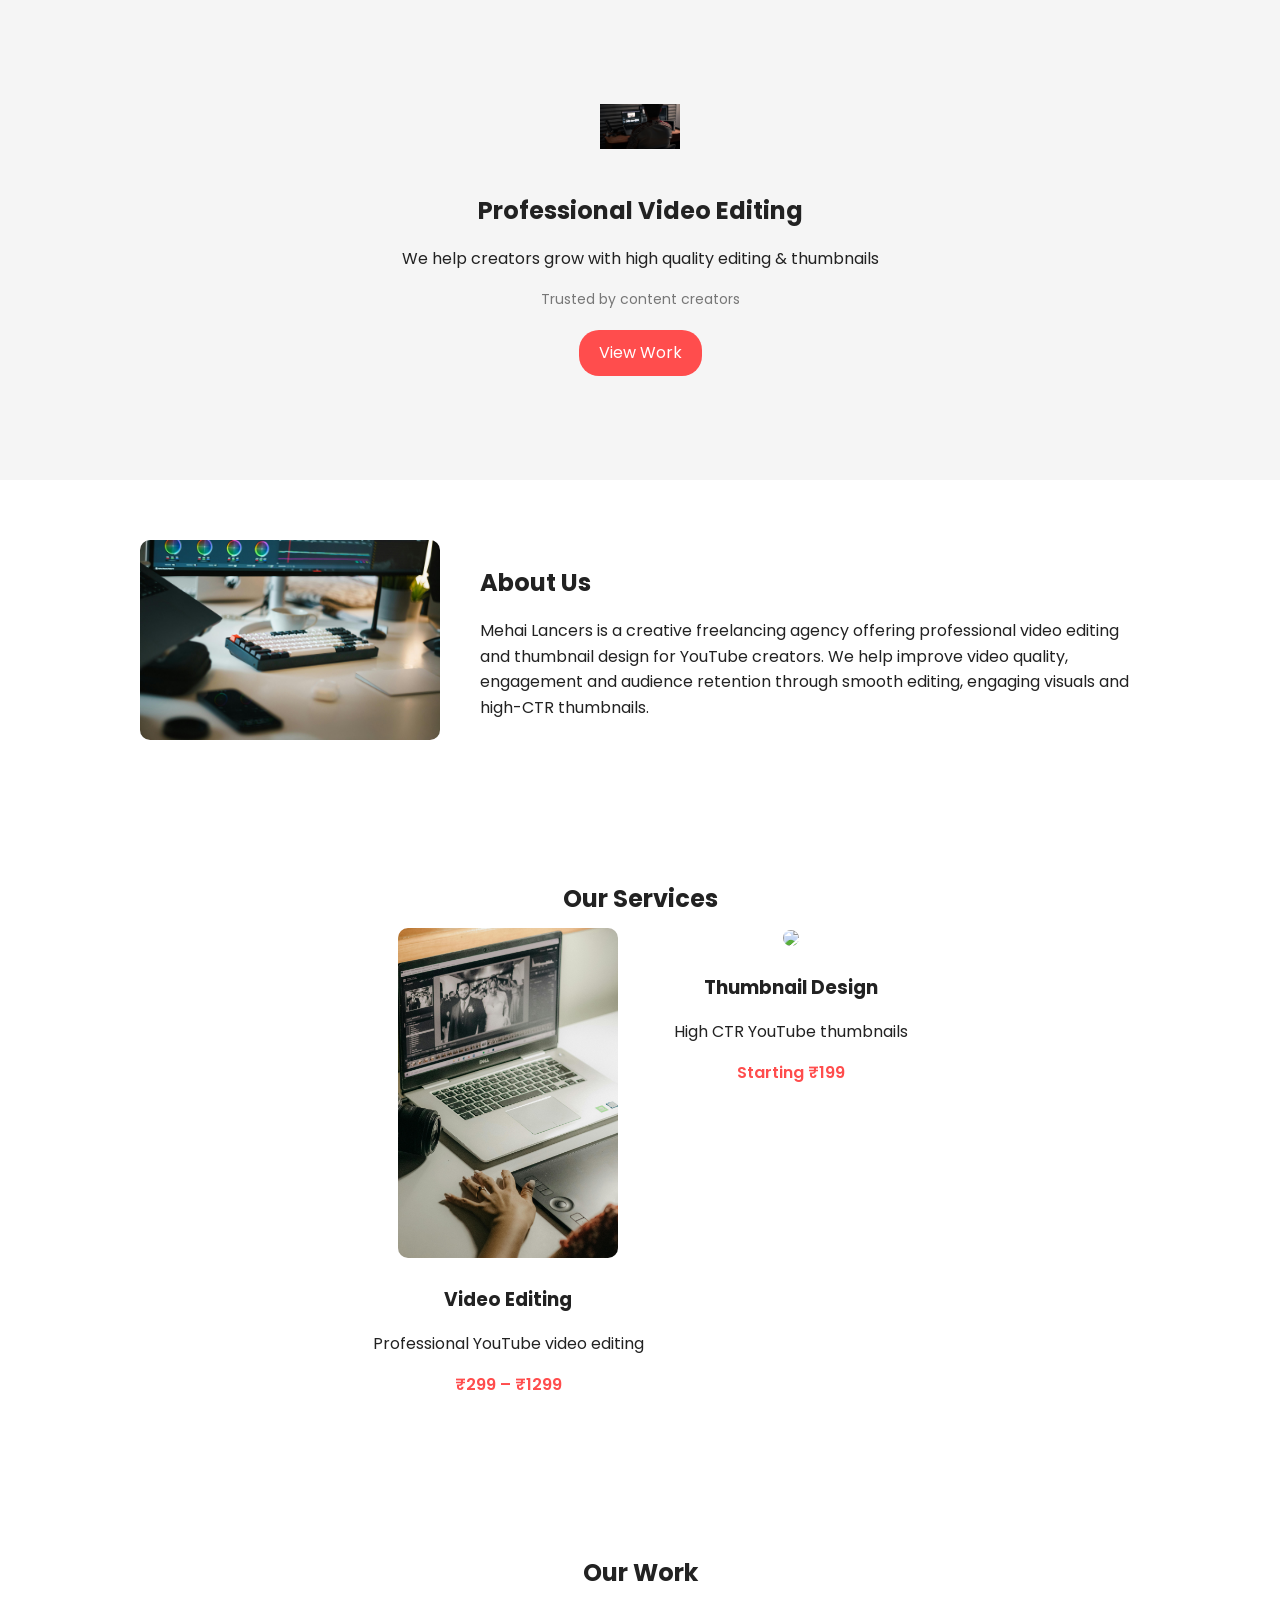
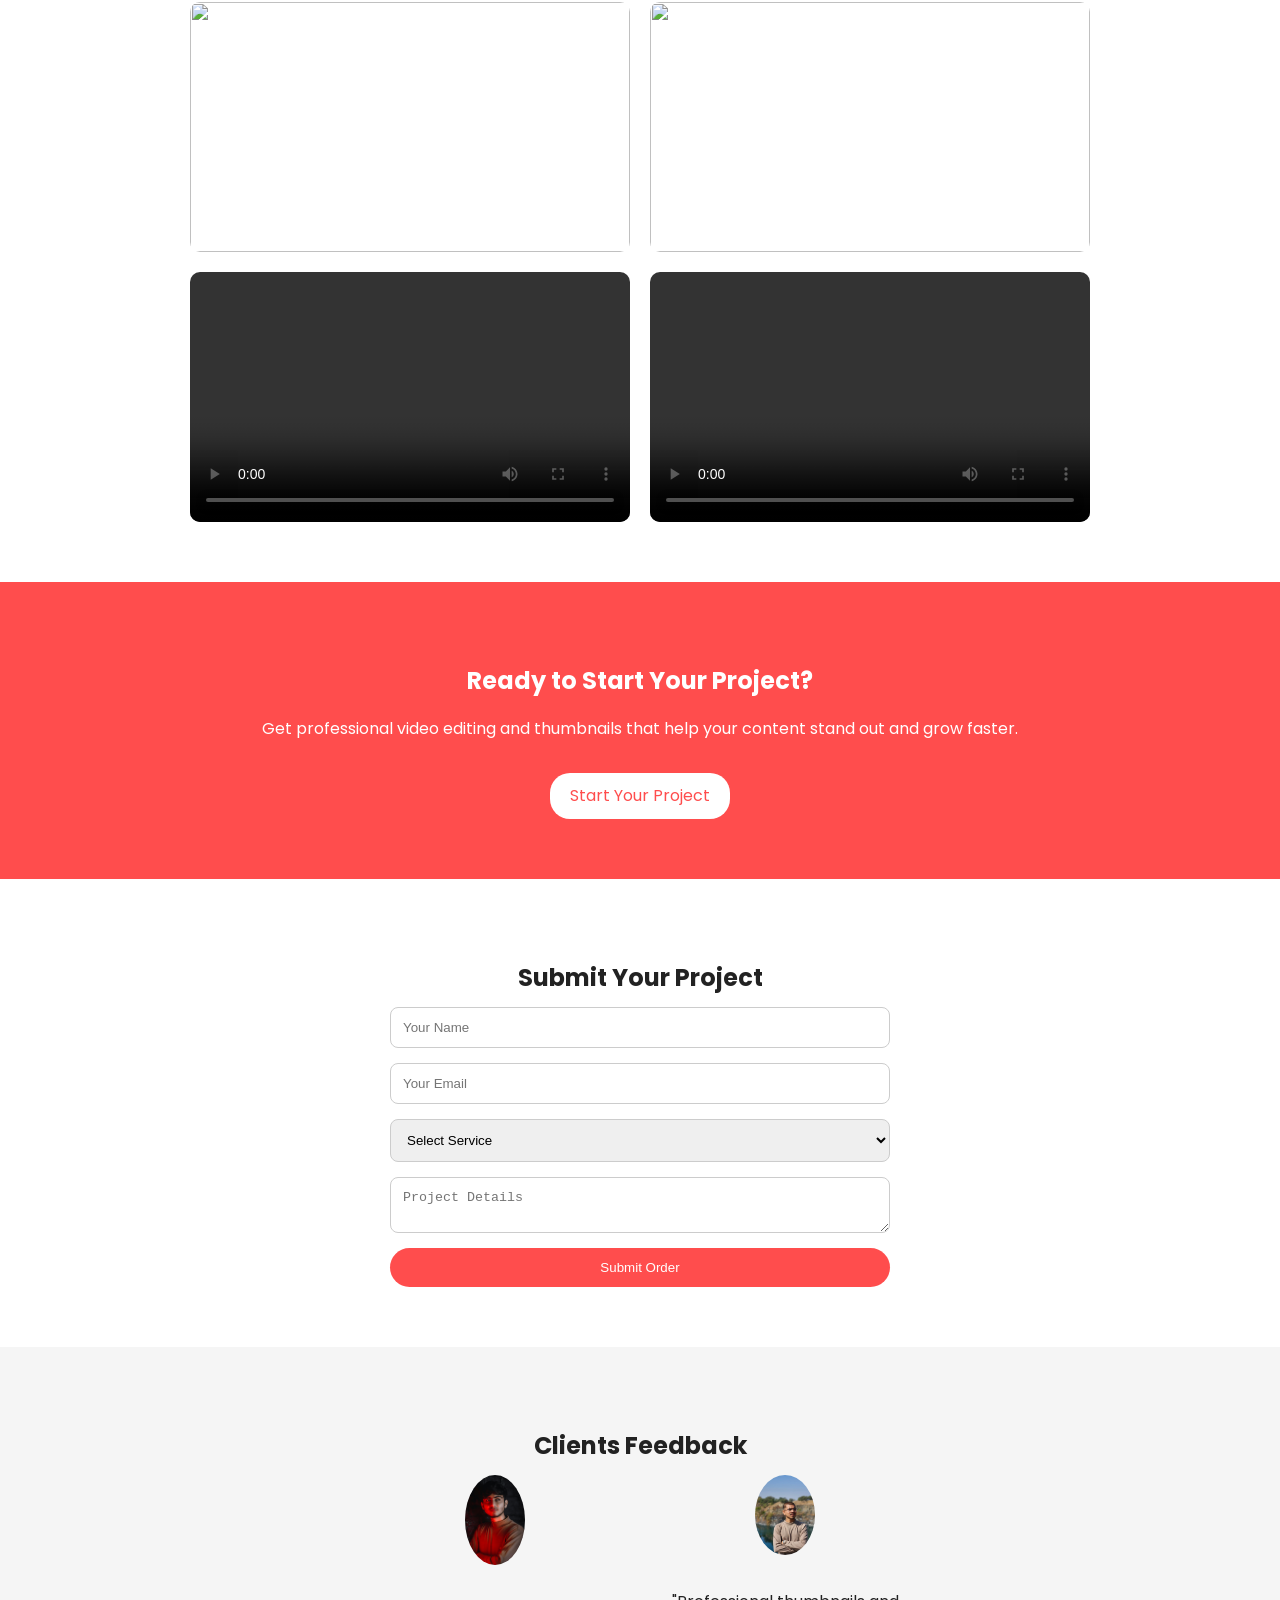
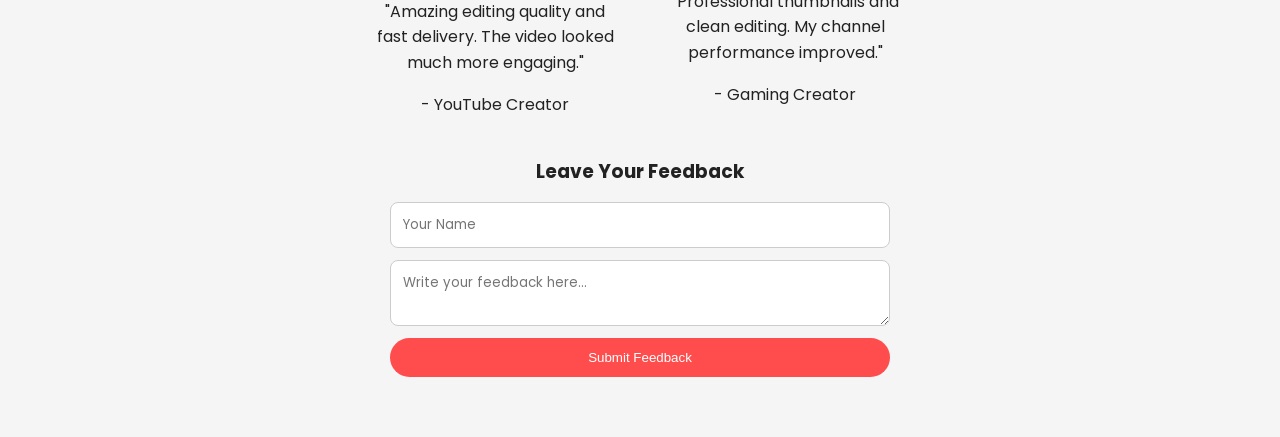
==== index.html @ 18a6082e "Add files via upload Initial website upload" ====
<!DOCTYPE html>
<html lang="en">

<head>

<meta charset="UTF-8">
<meta name="viewport" content="width=device-width, initial-scale=1.0">

<title>Mehai Lancers</title>

<link rel="stylesheet" href="style.css">

<link href="https://fonts.googleapis.com/css2?family=Poppins:wght@300;400;600&display=swap" rel="stylesheet">

</head>

<body>

<!-- HERO -->
<section class="hero">

<div class="hero-content">

<img src="logo.png" class="logo">

<h1>Professional Video Editing</h1>

<p>We help creators grow with high quality editing & thumbnails</p>

<p class="trust">Trusted by content creators</p>

<a href="#portfolio" class="btn">View Work</a>

</div>

</section>

<!-- ABOUT -->
<section class="about">

<div class="about-container">

<img src="about.jpg">

<div>

<h2>About Us</h2>

<p>
Mehai Lancers is a creative freelancing agency offering professional
video editing and thumbnail design for YouTube creators.
We help improve video quality, engagement and audience retention
through smooth editing, engaging visuals and high-CTR thumbnails.
</p>

</div>

</div>

</section>

<!-- SERVICES -->
<section class="services">

<h2>Our Services</h2>

<div class="service-grid">

<div class="card">
<img src="service1.jpg">
<h3>Video Editing</h3>
<p>Professional YouTube video editing</p>
<p class="price-range">₹299 – ₹1299</p>
</div>

<div class="card">
<img src="service2.jpg">
<h3>Thumbnail Design</h3>
<p>High CTR YouTube thumbnails</p>
<p class="price-range">Starting ₹199</p>
</div>

</div>

</section>

<!-- PORTFOLIO -->
<section class="portfolio" id="portfolio">

<h2>Our Work</h2>

<div class="portfolio-grid">

<img src="portfolio1.jpg">
<img src="portfolio2.jpg">

<video controls>
<source src="portfolio3.mp4" type="video/mp4">
</video>

<video controls>
<source src="portfolio4.mp4" type="video/mp4">
</video>

</div>

</section>

<!-- CTA -->
<section class="cta">

<h2>Ready to Start Your Project?</h2>

<p>
Get professional video editing and thumbnails that help
your content stand out and grow faster.
</p>

<a href="#order" class="btn">Start Your Project</a>

</section>

<!-- ORDER FORM -->
<section class="contact" id="order">

<h2>Submit Your Project</h2>

<form action="https://formsubmit.co/mehailancers@gmail.com" method="POST">

<input type="text" name="name" placeholder="Your Name" required>

<input type="email" name="email" placeholder="Your Email" required>

<select name="service" id="service-select" required>

<option value="">Select Service</option>
<option value="video">Video Editing</option>
<option value="thumbnail">Thumbnail Design</option>

</select>

<div id="video-duration" style="display:none;">

<select name="duration">

<option value="">Select Video Length</option>
<option>Short (0-60 sec)</option>
<option>Medium (1-5 min)</option>
<option>Long (5-10 min)</option>

</select>

</div>

<textarea name="details" placeholder="Project Details"></textarea>

<button type="submit">Submit Order</button>

</form>

</section>

<script>

const serviceSelect = document.getElementById("service-select");
const durationField = document.getElementById("video-duration");

serviceSelect.addEventListener("change", function(){

if(this.value === "video"){
durationField.style.display = "block";
}
else{
durationField.style.display = "none";
}

});

</script>

</body>
</html>

<!-- TESTIMONIALS -->
<section class="testimonials">

<h2>Clients Feedback</h2>

<div class="testimonial-grid">

<div class="testimonial">

<img src="client1.jpg">

<p>
"Amazing editing quality and fast delivery.
The video looked much more engaging."
</p>

<span>- YouTube Creator</span>

</div>

<div class="testimonial">

<img src="client2.jpg">

<p>
"Professional thumbnails and clean editing.
My channel performance improved."
</p>

<span>- Gaming Creator</span>

</div>

</div>

<!-- CLIENT FEEDBACK FORM -->

<div class="feedback-form">

<h3>Leave Your Feedback</h3>

<form action="https://formsubmit.co/mehailancers@gmail.com" method="POST">

<input type="text" name="name" placeholder="Your Name" required>

<textarea name="message" placeholder="Write your feedback here..." required></textarea>

<button type="submit">Submit Feedback</button>

</form>

</div>

</section>
---- style.css ----
/* GENERAL */

body{
margin:0;
font-family:'Poppins',sans-serif;
background:white;
color:#222;
line-height:1.6;
}

h1,h2,h3{
margin-bottom:10px;
}

section{
padding:60px 20px;
}

/* HERO */

.hero{
background:#f5f5f5;
min-height:40vh;
display:flex;
align-items:center;
justify-content:center;
text-align:center;
}

.hero-content{
max-width:600px;
margin:auto;
}

.logo{
width:80px;
margin-bottom:15px;
}

.trust{
font-size:14px;
color:#777;
margin:10px 0;
}

.btn{
display:inline-block;
background:#ff4d4d;
color:white;
padding:10px 20px;
border-radius:20px;
text-decoration:none;
margin-top:10px;
transition:0.3s;
}

.btn:hover{
background:#e63b3b;
}

/* ABOUT */

.about-container{
display:flex;
align-items:center;
gap:40px;
max-width:1000px;
margin:auto;
}

.about img{
width:300px;
border-radius:10px;
}

/* SERVICES */

.services{
text-align:center;
}

.service-grid{
display:flex;
justify-content:center;
gap:30px;
flex-wrap:wrap;
}

.card{
text-align:center;
}

.card img{
width:220px;
border-radius:10px;
}

/* SERVICE PRICE RANGE */

.price-range{
color:#ff4d4d;
font-weight:600;
margin-top:6px;
}

/* PORTFOLIO */

.portfolio{
text-align:center;
}

.portfolio-grid{
display:grid;
grid-template-columns:repeat(2,1fr);
gap:20px;
max-width:900px;
margin:auto;
}

.portfolio-grid img,
.portfolio-grid video{
width:100%;
height:250px;
object-fit:cover;
border-radius:10px;
}

/* CTA */

.cta{
background:#ff4d4d;
color:white;
text-align:center;
padding:60px 20px;
}

.cta .btn{
background:white;
color:#ff4d4d;
margin-top:15px;
}

/* TESTIMONIALS */

.testimonials{
background:#f5f5f5;
text-align:center;
}

.testimonial-grid{
display:flex;
justify-content:center;
gap:40px;
flex-wrap:wrap;
margin-bottom:40px;
}

.testimonial{
max-width:250px;
}

.testimonial img{
width:60px;
border-radius:50%;
margin-bottom:10px;
}

/* FEEDBACK FORM */

.feedback-form{
max-width:500px;
margin:auto;
}

.feedback-form form{
display:flex;
flex-direction:column;
gap:12px;
margin-top:15px;
}

.feedback-form input,
.feedback-form textarea{
padding:12px;
border-radius:8px;
border:1px solid #ccc;
font-family:Poppins;
}

.feedback-form button{
padding:12px;
background:#ff4d4d;
color:white;
border:none;
border-radius:20px;
cursor:pointer;
}

/* ORDER FORM */

.contact{
text-align:center;
}

form{
max-width:500px;
margin:auto;
display:flex;
flex-direction:column;
gap:15px;
}

input,select,textarea{
padding:12px;
border-radius:8px;
border:1px solid #ccc;
}

button{
padding:12px;
background:#ff4d4d;
color:white;
border:none;
border-radius:20px;
cursor:pointer;
}

#video-duration{
margin-top:10px;
}

/* MOBILE RESPONSIVE */

@media(max-width:768px){

.about-container{
flex-direction:column;
text-align:center;
}

.service-grid{
flex-direction:column;
align-items:center;
}

.portfolio-grid{
grid-template-columns:1fr;
}

.testimonial-grid{
flex-direction:column;
align-items:center;
}

.hero{
min-height:50vh;
}

}
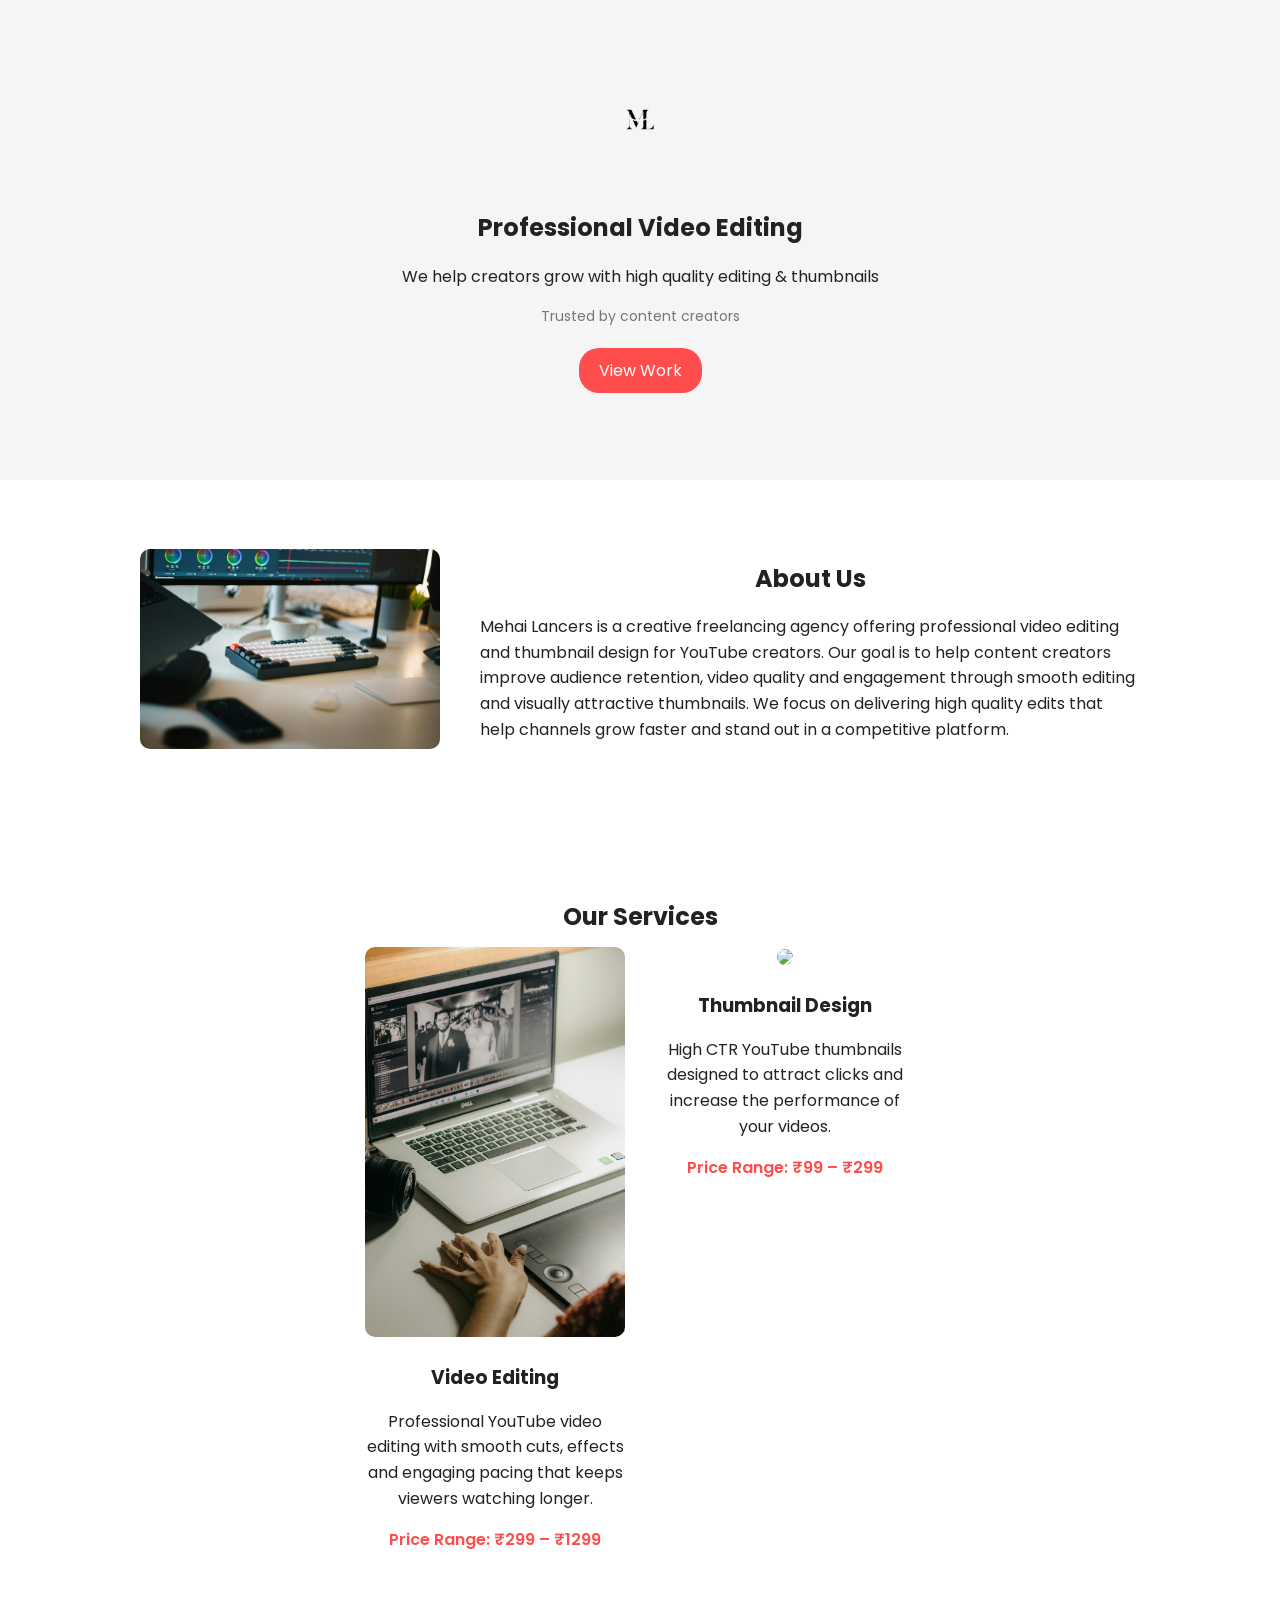
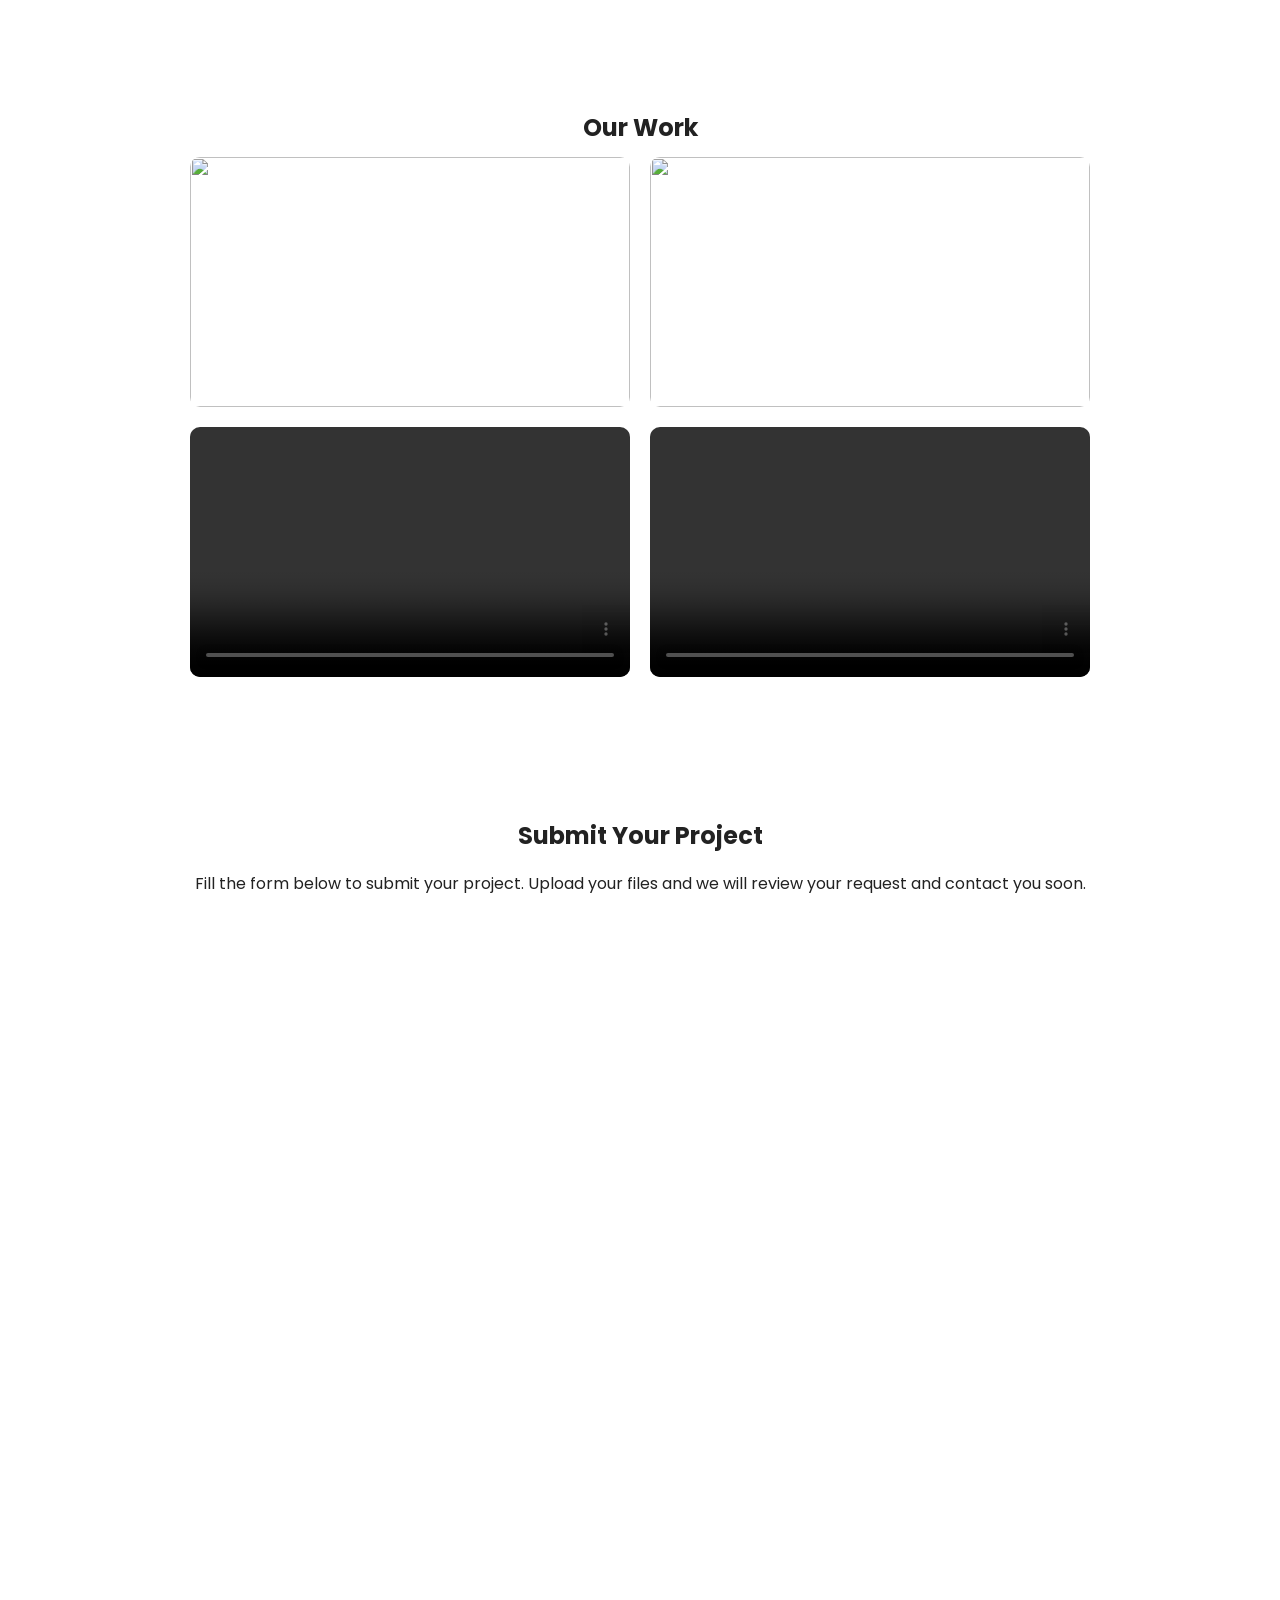
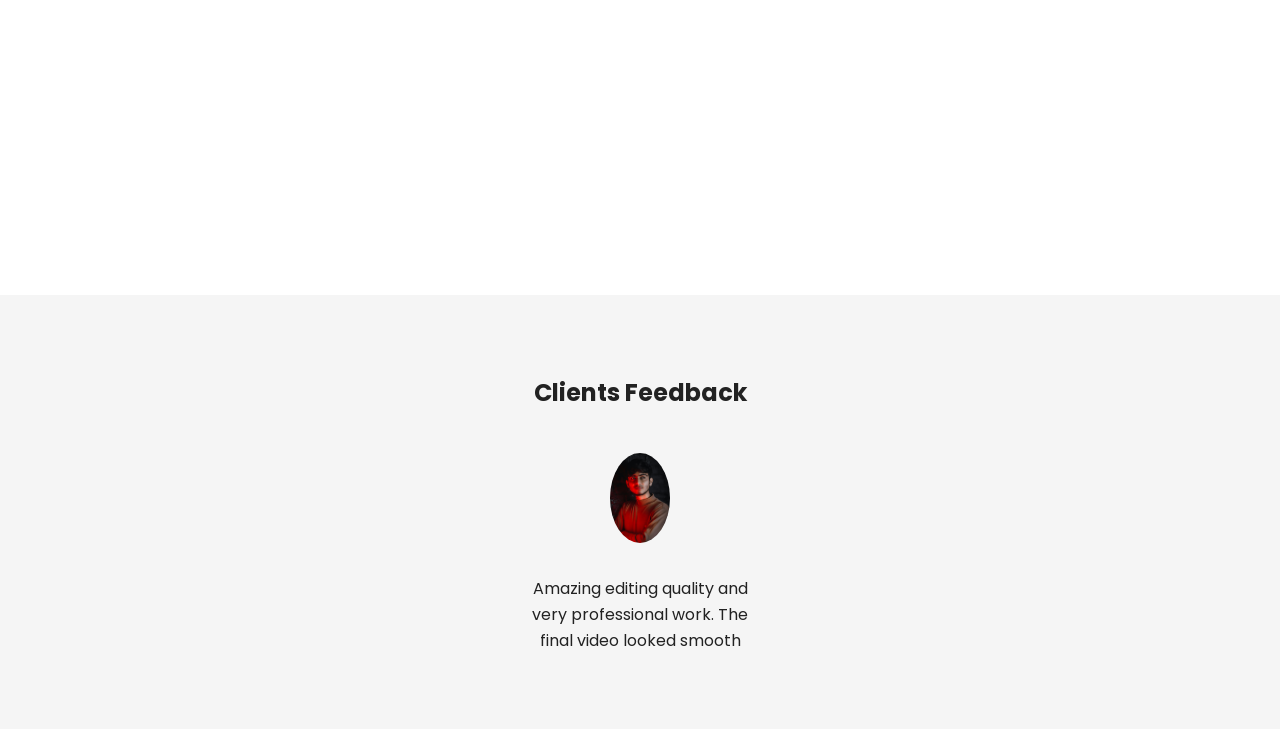
==== commit d8644642: "Add files via upload Initial website upload" ====
--- a/index.html
+++ b/index.html
@@ -48,9 +48,11 @@
 
 <p>
 Mehai Lancers is a creative freelancing agency offering professional
-video editing and thumbnail design for YouTube creators.
-We help improve video quality, engagement and audience retention
-through smooth editing, engaging visuals and high-CTR thumbnails.
+video editing and thumbnail design for YouTube creators. Our goal is
+to help content creators improve audience retention, video quality
+and engagement through smooth editing and visually attractive
+thumbnails. We focus on delivering high quality edits that help
+channels grow faster and stand out in a competitive platform.
 </p>
 
 </div>
@@ -69,15 +71,17 @@
 <div class="card">
 <img src="service1.jpg">
 <h3>Video Editing</h3>
-<p>Professional YouTube video editing</p>
-<p class="price-range">₹299 – ₹1299</p>
+<p>Professional YouTube video editing with smooth cuts, effects
+and engaging pacing that keeps viewers watching longer.</p>
+<p class="price-range">Price Range: ₹299 – ₹1299</p>
 </div>
 
 <div class="card">
 <img src="service2.jpg">
 <h3>Thumbnail Design</h3>
-<p>High CTR YouTube thumbnails</p>
-<p class="price-range">Starting ₹199</p>
+<p>High CTR YouTube thumbnails designed to attract clicks
+and increase the performance of your videos.</p>
+<p class="price-range">Price Range: ₹99 – ₹299</p>
 </div>
 
 </div>
@@ -106,82 +110,35 @@
 
 </section>
 
-<!-- CTA -->
-<section class="cta">
+<!-- SUBMIT PROJECT (GOOGLE FORM EMBED) -->
 
-<h2>Ready to Start Your Project?</h2>
+<section class="contact" id="contact">
+
+<h2>Submit Your Project</h2>
 
 <p>
-Get professional video editing and thumbnails that help
-your content stand out and grow faster.
+Fill the form below to submit your project. Upload your files and
+we will review your request and contact you soon.
 </p>
 
-<a href="#order" class="btn">Start Your Project</a>
+<div class="form-container">
+
+<iframe
+src="https://docs.google.com/forms/d/e/1FAIpQLSfgjZ7AcdKIyDXe_oUYjOafXw0f6kxNwuz3SDB6adqzDgjdoA/viewform?embedded=true
+width="100%"
+height="900"
+frameborder="0"
+marginheight="0"
+marginwidth="0">
+Loading…
+</iframe>
+
+</div>
 
 </section>
 
-<!-- ORDER FORM -->
-<section class="contact" id="order">
+<!-- TESTIMONIALS -->
 
-<h2>Submit Your Project</h2>
-
-<form action="https://formsubmit.co/mehailancers@gmail.com" method="POST">
-
-<input type="text" name="name" placeholder="Your Name" required>
-
-<input type="email" name="email" placeholder="Your Email" required>
-
-<select name="service" id="service-select" required>
-
-<option value="">Select Service</option>
-<option value="video">Video Editing</option>
-<option value="thumbnail">Thumbnail Design</option>
-
-</select>
-
-<div id="video-duration" style="display:none;">
-
-<select name="duration">
-
-<option value="">Select Video Length</option>
-<option>Short (0-60 sec)</option>
-<option>Medium (1-5 min)</option>
-<option>Long (5-10 min)</option>
-
-</select>
-
-</div>
-
-<textarea name="details" placeholder="Project Details"></textarea>
-
-<button type="submit">Submit Order</button>
-
-</form>
-
-</section>
-
-<script>
-
-const serviceSelect = document.getElementById("service-select");
-const durationField = document.getElementById("video-duration");
-
-serviceSelect.addEventListener("change", function(){
-
-if(this.value === "video"){
-durationField.style.display = "block";
-}
-else{
-durationField.style.display = "none";
-}
-
-});
-
-</script>
-
-</body>
-</html>
-
-<!-- TESTIMONIALS -->
 <section class="testimonials">
 
 <h2>Clients Feedback</h2>
@@ -193,45 +150,5 @@
 <img src="client1.jpg">
 
 <p>
-"Amazing editing quality and fast delivery.
-The video looked much more engaging."
-</p>
-
-<span>- YouTube Creator</span>
-
-</div>
-
-<div class="testimonial">
-
-<img src="client2.jpg">
-
-<p>
-"Professional thumbnails and clean editing.
-My channel performance improved."
-</p>
-
-<span>- Gaming Creator</span>
-
-</div>
-
-</div>
-
-<!-- CLIENT FEEDBACK FORM -->
-
-<div class="feedback-form">
-
-<h3>Leave Your Feedback</h3>
-
-<form action="https://formsubmit.co/mehailancers@gmail.com" method="POST">
-
-<input type="text" name="name" placeholder="Your Name" required>
-
-<textarea name="message" placeholder="Write your feedback here..." required></textarea>
-
-<button type="submit">Submit Feedback</button>
-
-</form>
-
-</div>
-
-</section>+Amazing editing quality and very professional work.
+The final video looked smooth
--- a/style.css
+++ b/style.css
@@ -8,12 +8,13 @@
 line-height:1.6;
 }
 
+section{
+padding:60px 20px;
+}
+
 h1,h2,h3{
 margin-bottom:10px;
-}
-
-section{
-padding:60px 20px;
+text-align:center;
 }
 
 /* HERO */
@@ -87,20 +88,17 @@
 }
 
 .card{
-text-align:center;
+max-width:260px;
 }
 
 .card img{
-width:220px;
+width:100%;
 border-radius:10px;
 }
 
-/* SERVICE PRICE RANGE */
-
 .price-range{
+font-weight:600;
 color:#ff4d4d;
-font-weight:600;
-margin-top:6px;
 }
 
 /* PORTFOLIO */
@@ -125,19 +123,21 @@
 border-radius:10px;
 }
 
-/* CTA */
+/* CONTACT */
 
-.cta{
-background:#ff4d4d;
-color:white;
+.contact{
 text-align:center;
-padding:60px 20px;
 }
 
-.cta .btn{
-background:white;
-color:#ff4d4d;
-margin-top:15px;
+.form-container{
+max-width:900px;
+margin:auto;
+margin-top:30px;
+}
+
+iframe{
+border:none;
+width:100%;
 }
 
 /* TESTIMONIALS */
@@ -152,7 +152,7 @@
 justify-content:center;
 gap:40px;
 flex-wrap:wrap;
-margin-bottom:40px;
+margin-top:40px;
 }
 
 .testimonial{
@@ -165,71 +165,7 @@
 margin-bottom:10px;
 }
 
-/* FEEDBACK FORM */
-
-.feedback-form{
-max-width:500px;
-margin:auto;
-}
-
-.feedback-form form{
-display:flex;
-flex-direction:column;
-gap:12px;
-margin-top:15px;
-}
-
-.feedback-form input,
-.feedback-form textarea{
-padding:12px;
-border-radius:8px;
-border:1px solid #ccc;
-font-family:Poppins;
-}
-
-.feedback-form button{
-padding:12px;
-background:#ff4d4d;
-color:white;
-border:none;
-border-radius:20px;
-cursor:pointer;
-}
-
-/* ORDER FORM */
-
-.contact{
-text-align:center;
-}
-
-form{
-max-width:500px;
-margin:auto;
-display:flex;
-flex-direction:column;
-gap:15px;
-}
-
-input,select,textarea{
-padding:12px;
-border-radius:8px;
-border:1px solid #ccc;
-}
-
-button{
-padding:12px;
-background:#ff4d4d;
-color:white;
-border:none;
-border-radius:20px;
-cursor:pointer;
-}
-
-#video-duration{
-margin-top:10px;
-}
-
-/* MOBILE RESPONSIVE */
+/* MOBILE */
 
 @media(max-width:768px){
 
@@ -238,16 +174,11 @@
 text-align:center;
 }
 
-.service-grid{
-flex-direction:column;
-align-items:center;
-}
-
 .portfolio-grid{
 grid-template-columns:1fr;
 }
 
-.testimonial-grid{
+.service-grid{
 flex-direction:column;
 align-items:center;
 }
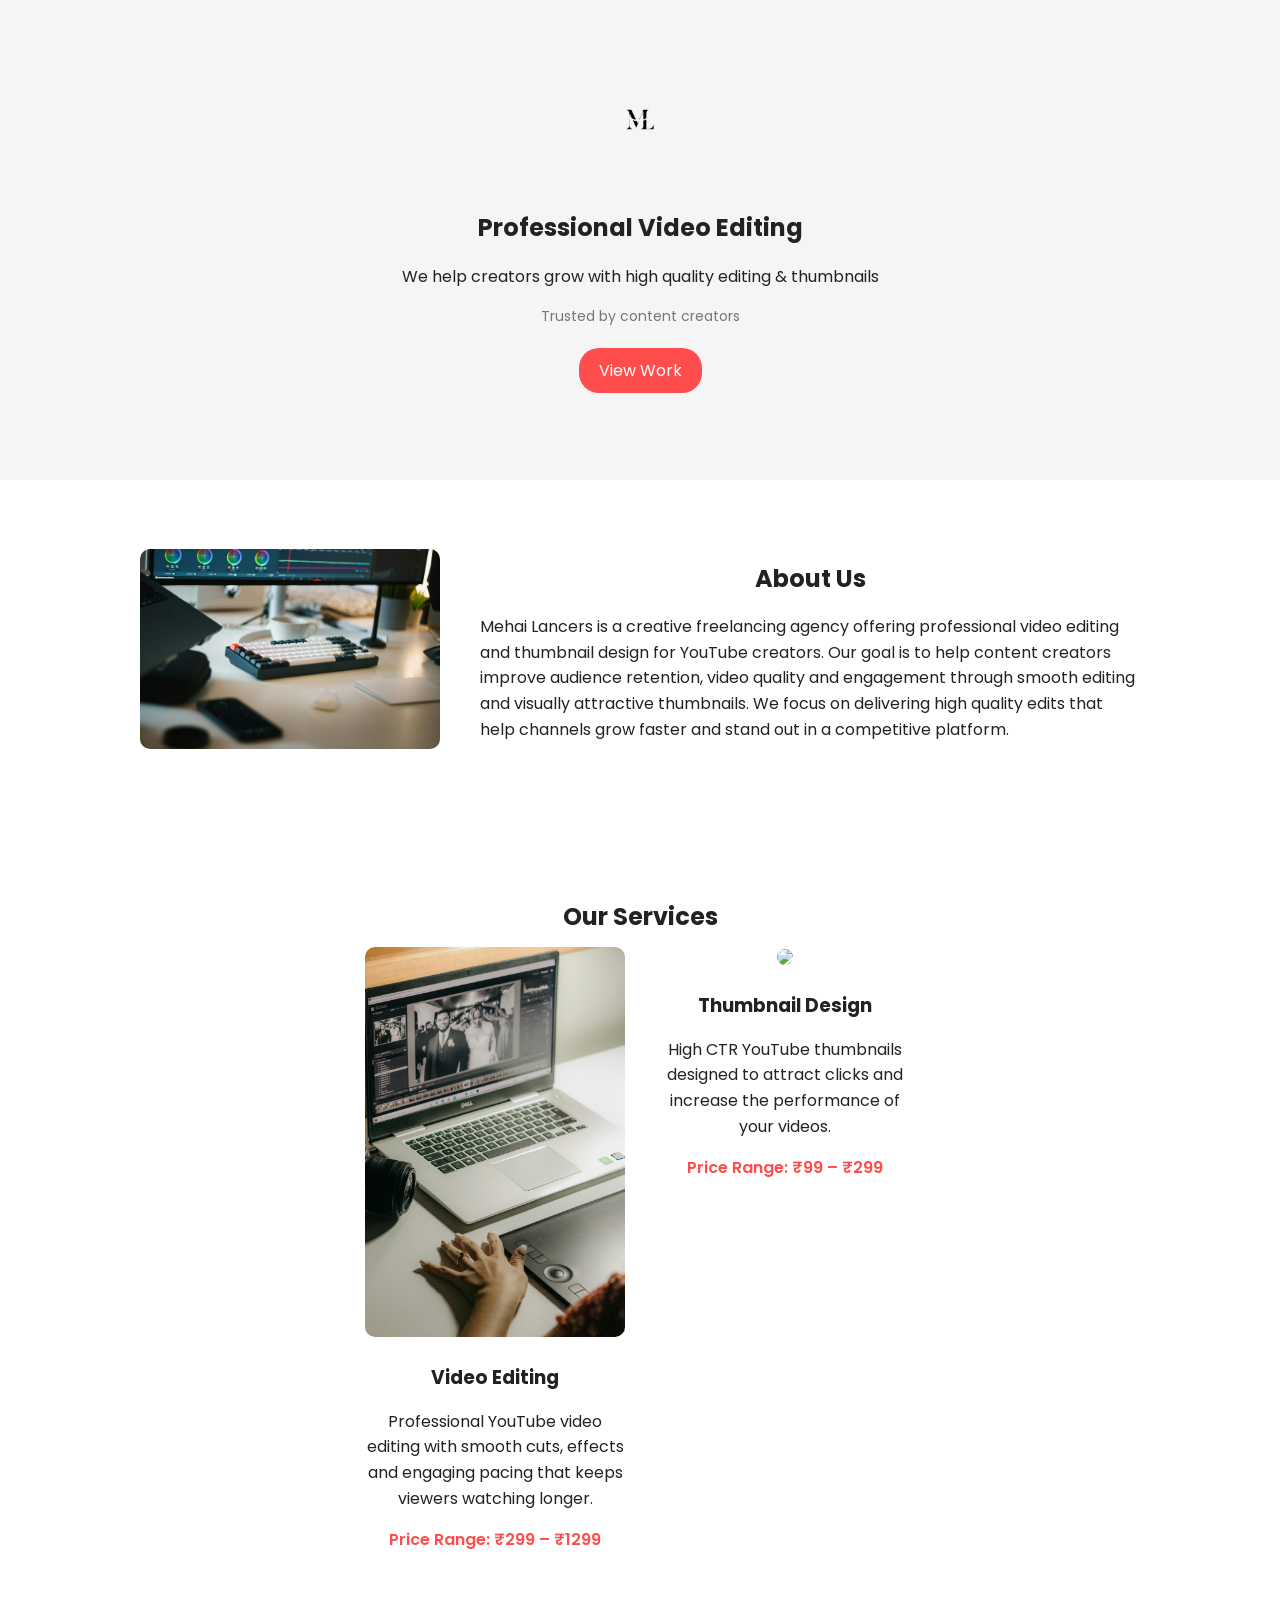
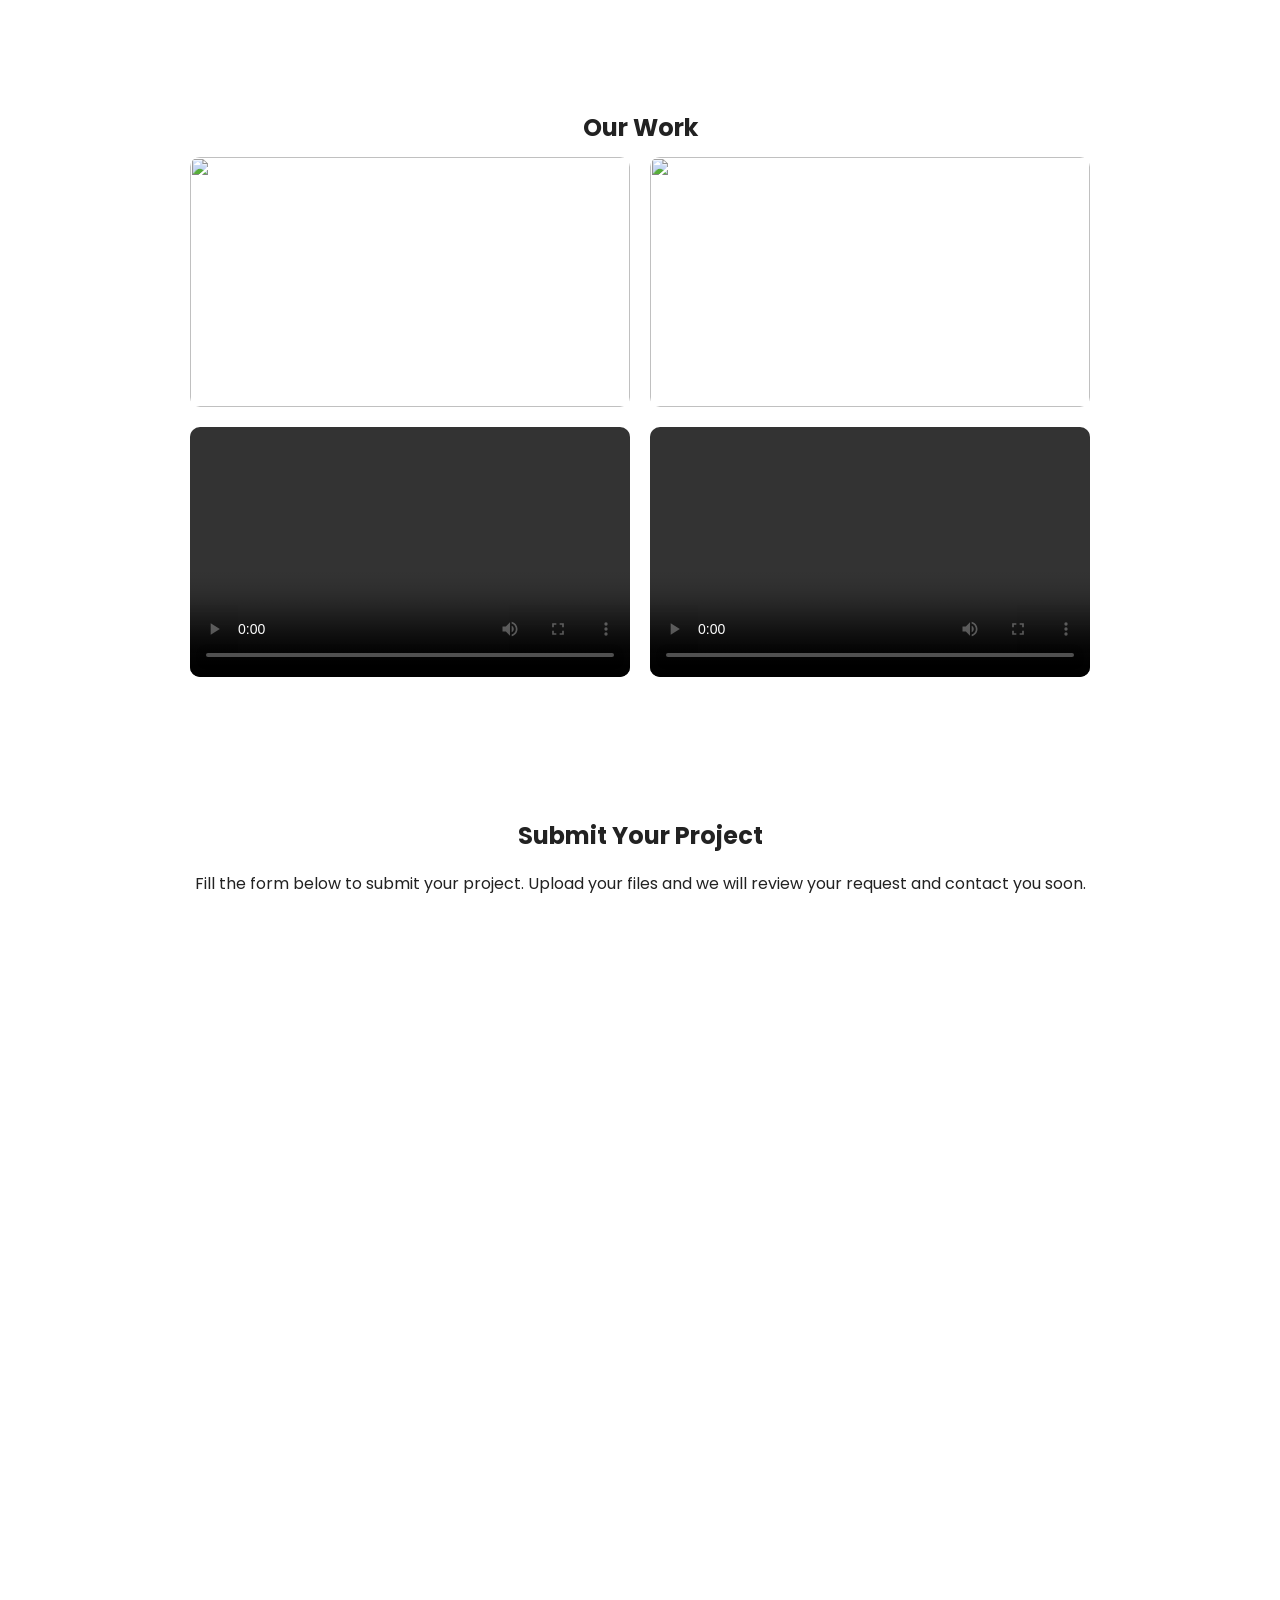
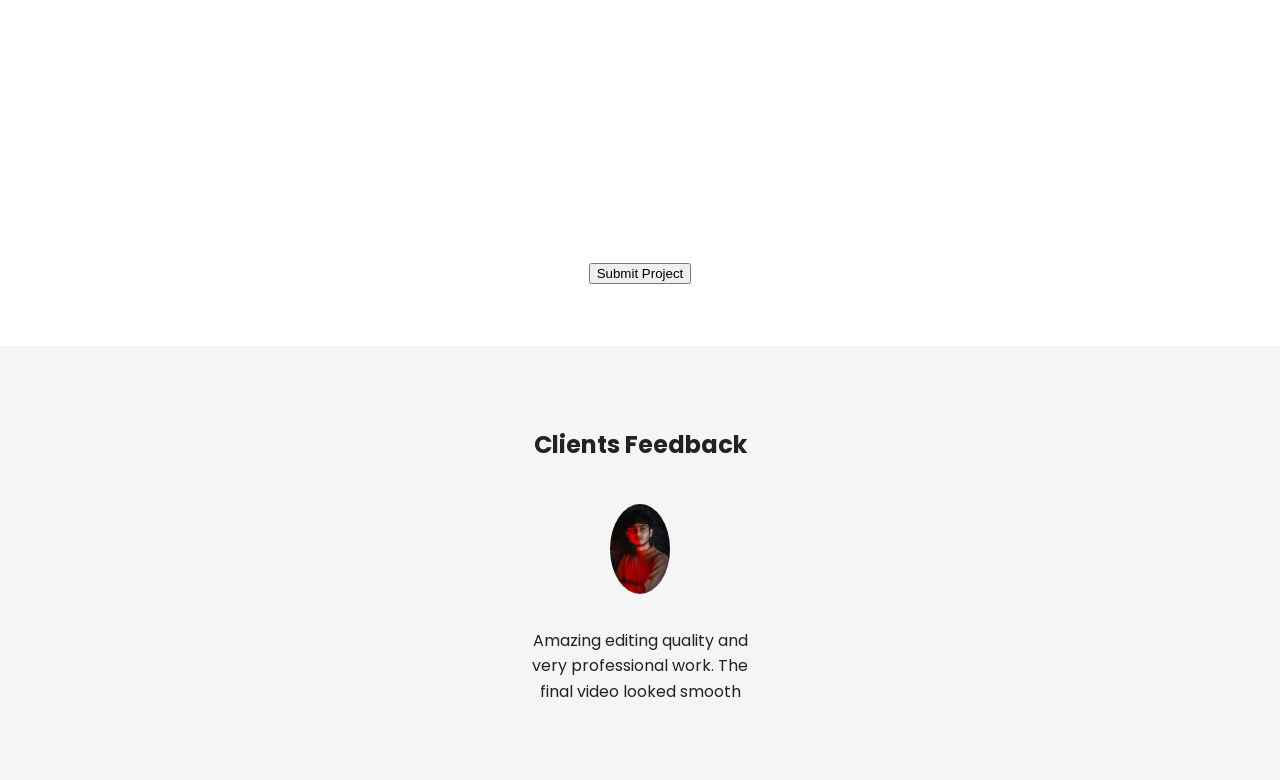
==== commit 46b2c05d: "Add form for project submission in index.html" ====
--- a/index.html
+++ b/index.html
@@ -132,8 +132,12 @@
 marginwidth="0">
 Loading…
 </iframe>
+  
+<br><br>
 
-</div>
+  <form action="payment.html">
+<button type="submit">Submit Project</button>
+  </form>
 
 </section>
 
@@ -151,4 +155,4 @@
 
 <p>
 Amazing editing quality and very professional work.
-The final video looked smooth+The final video looked smooth
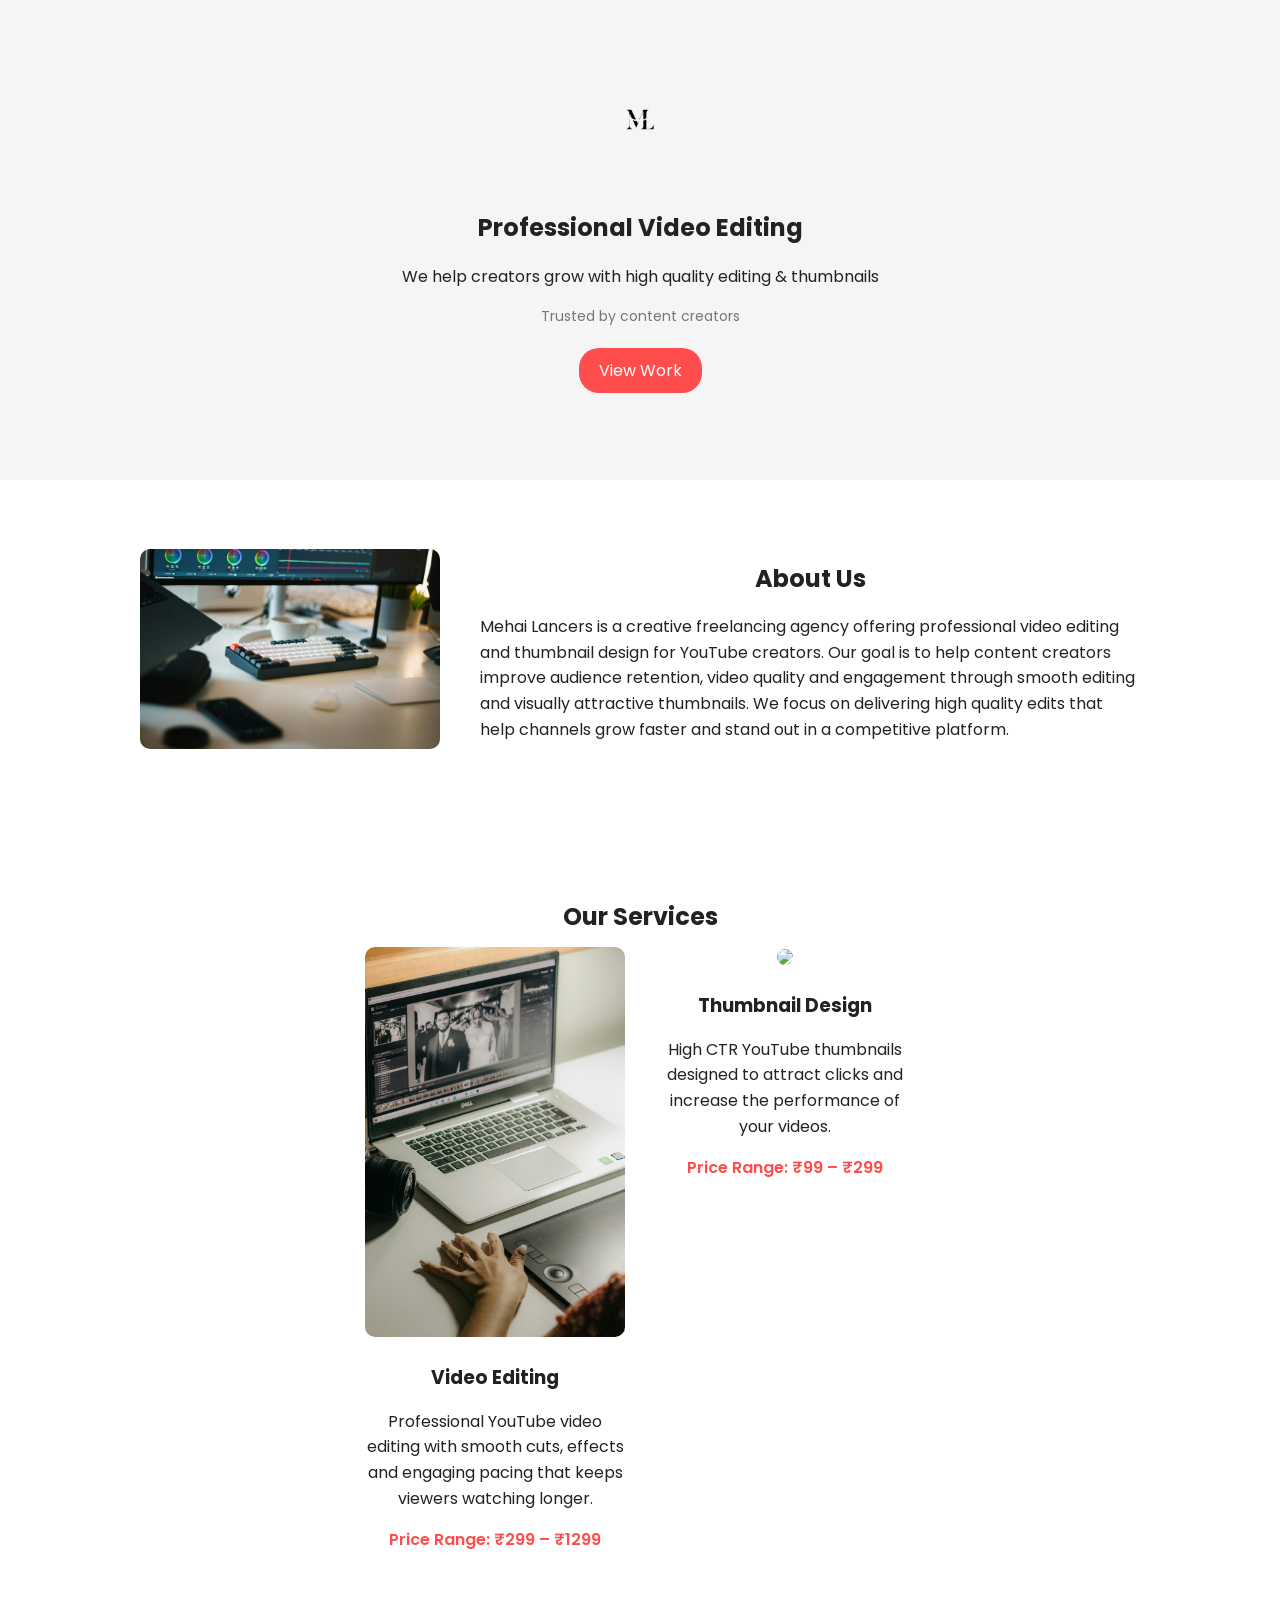
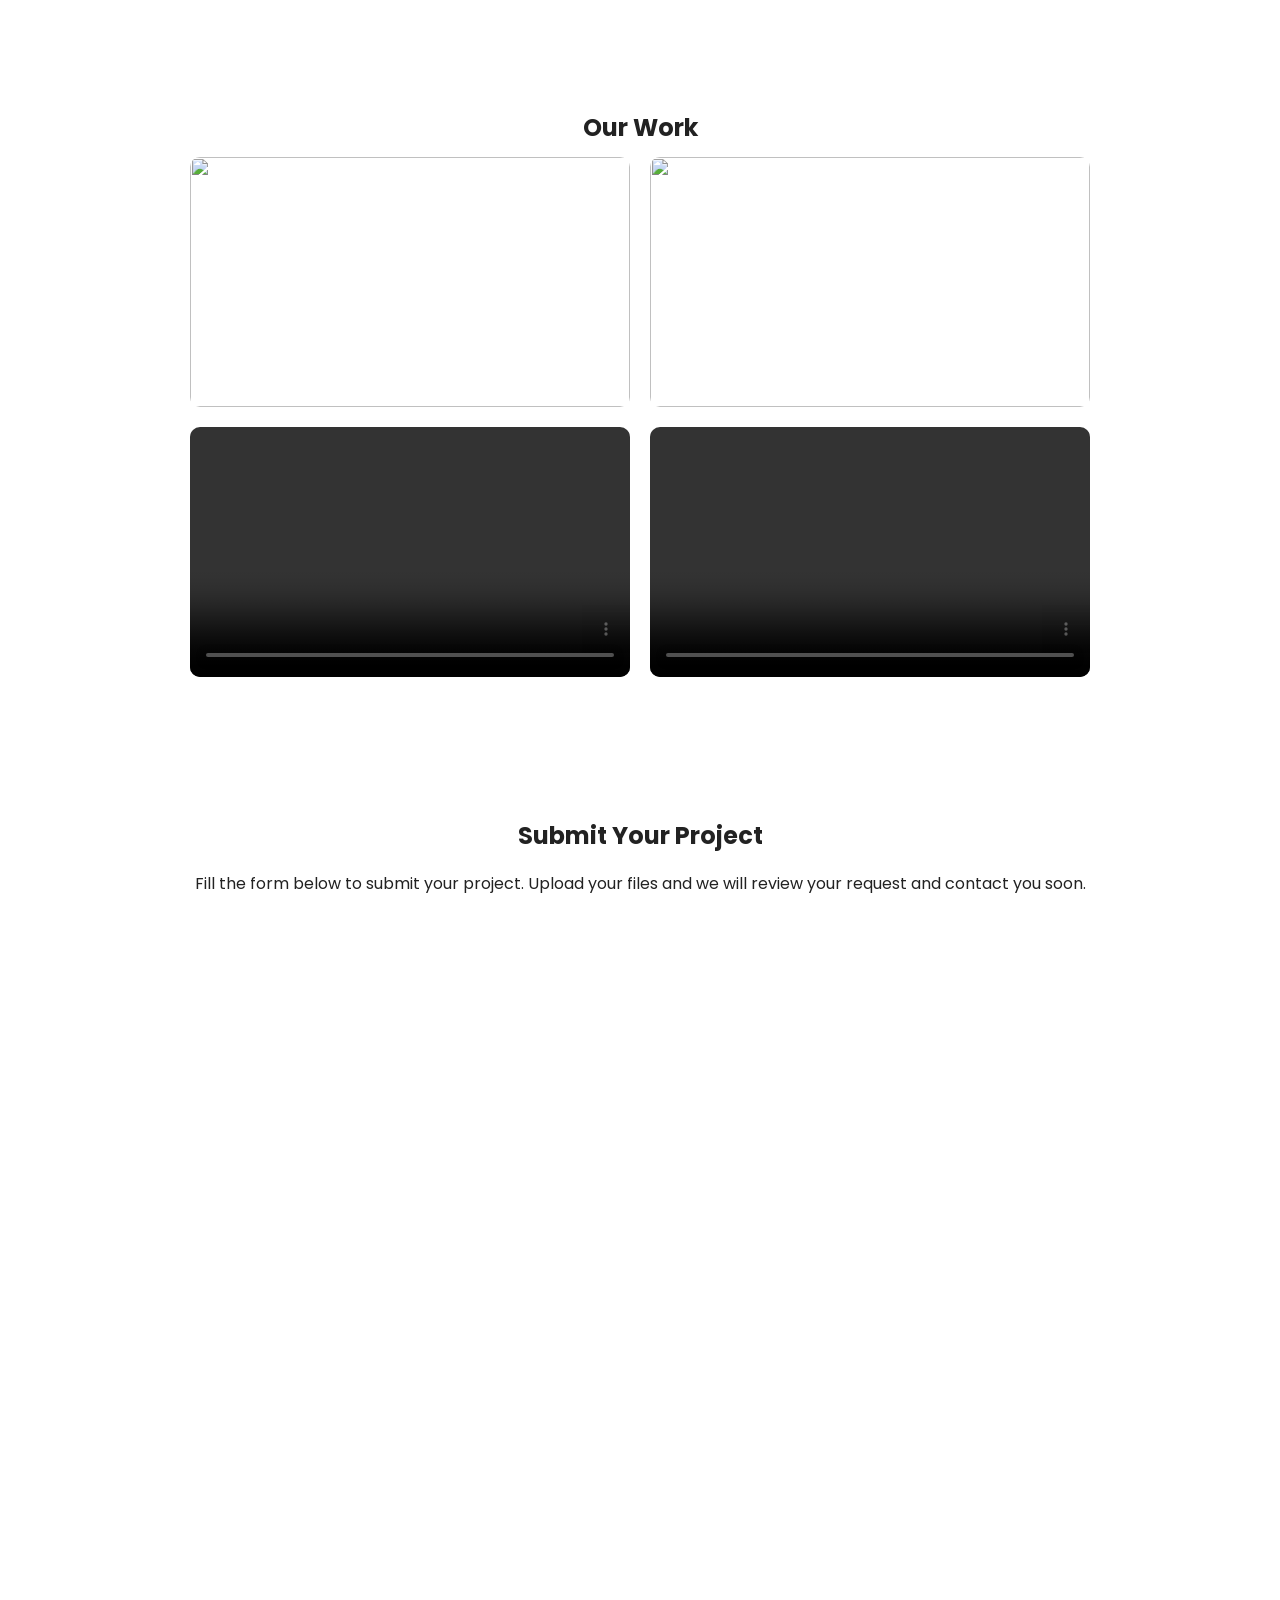
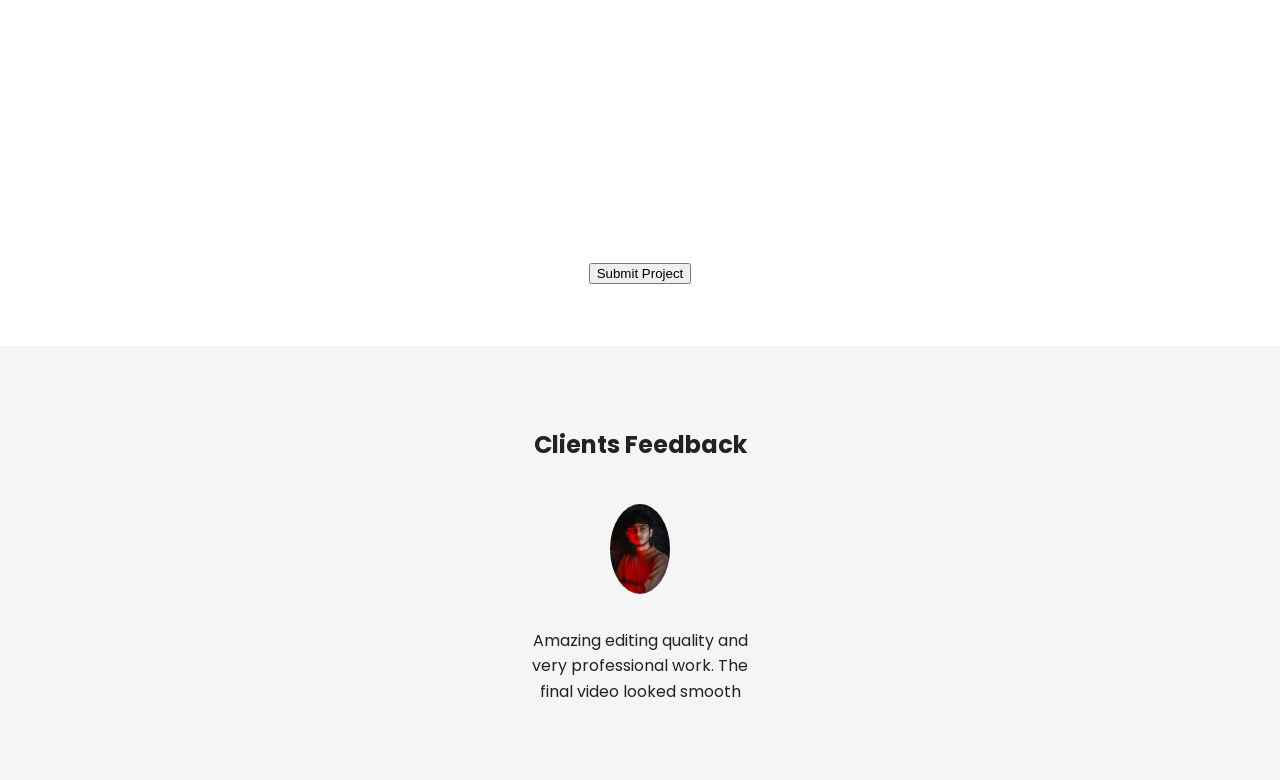
==== commit cd26d148: "Update index.html" ====
--- a/index.html
+++ b/index.html
@@ -138,7 +138,9 @@
   <form action="payment.html">
 <button type="submit">Submit Project</button>
   </form>
-
+  
+</div>
+  
 </section>
 
 <!-- TESTIMONIALS -->
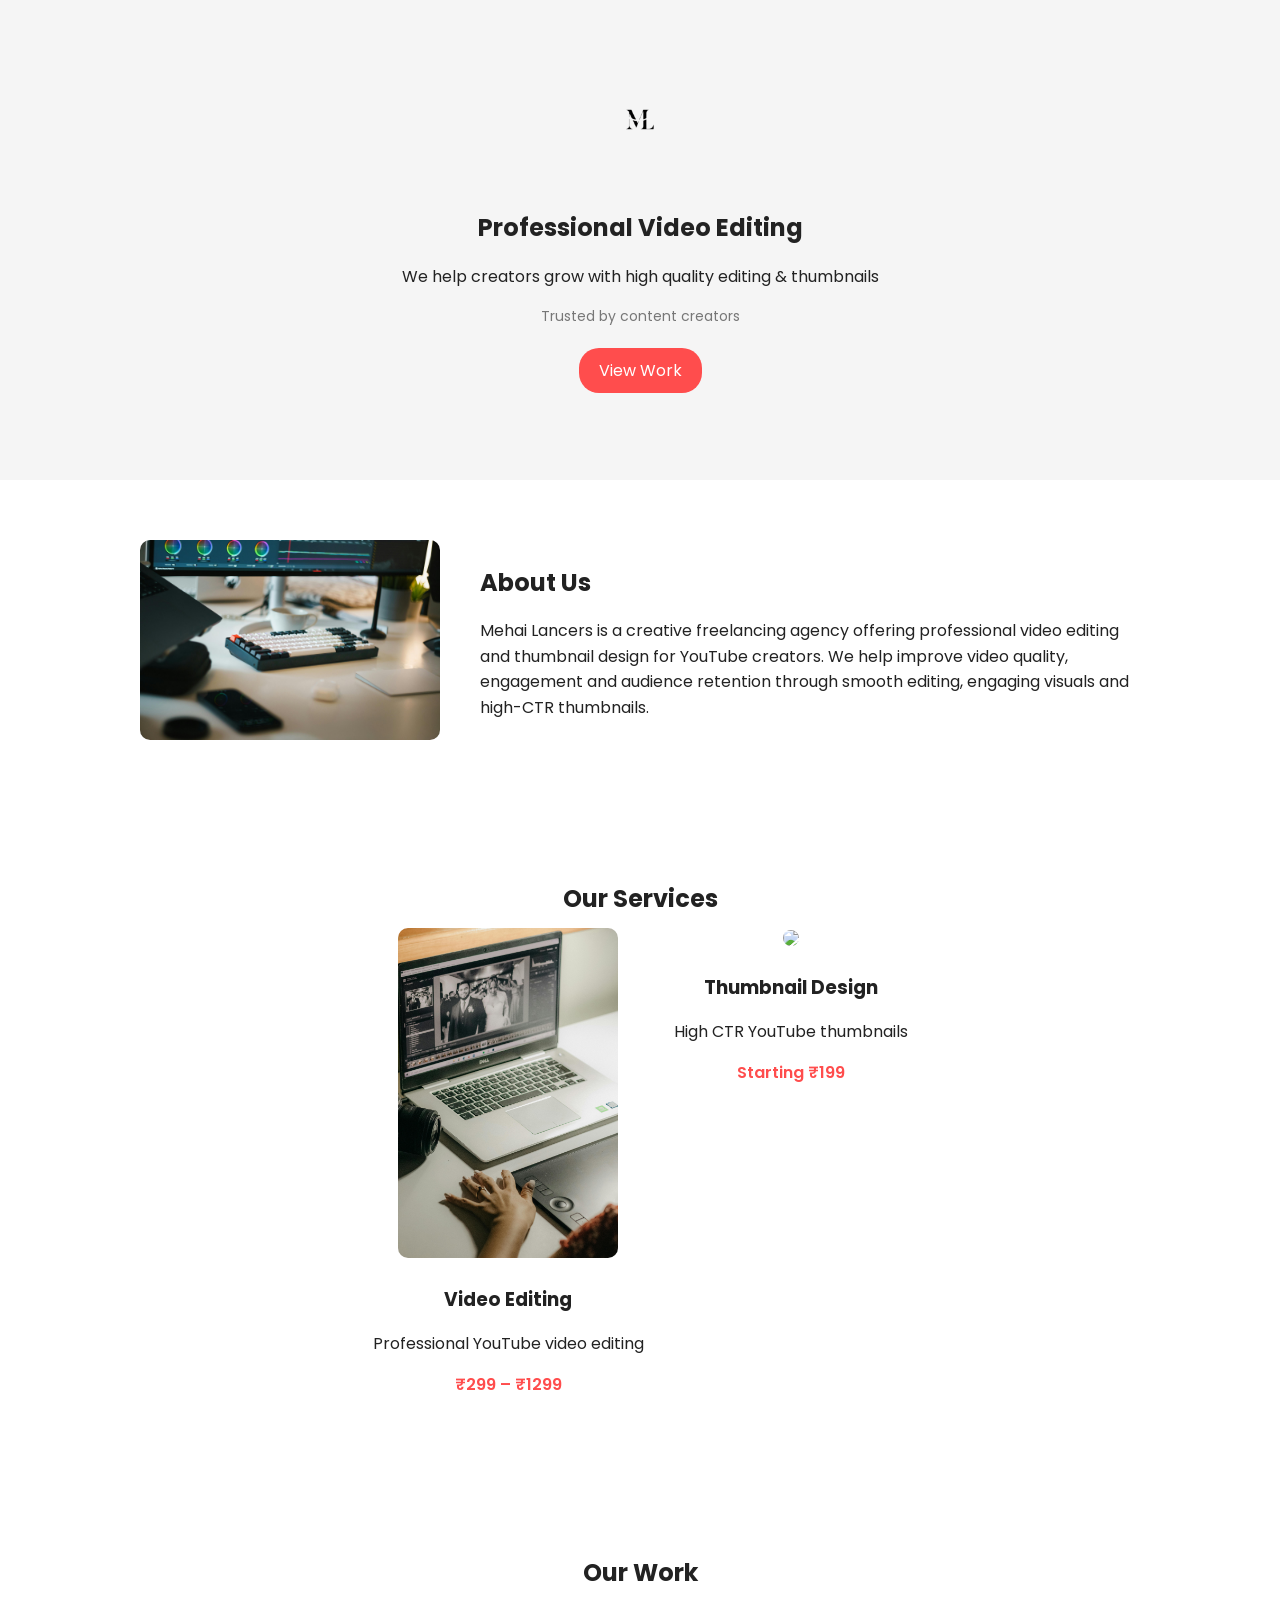
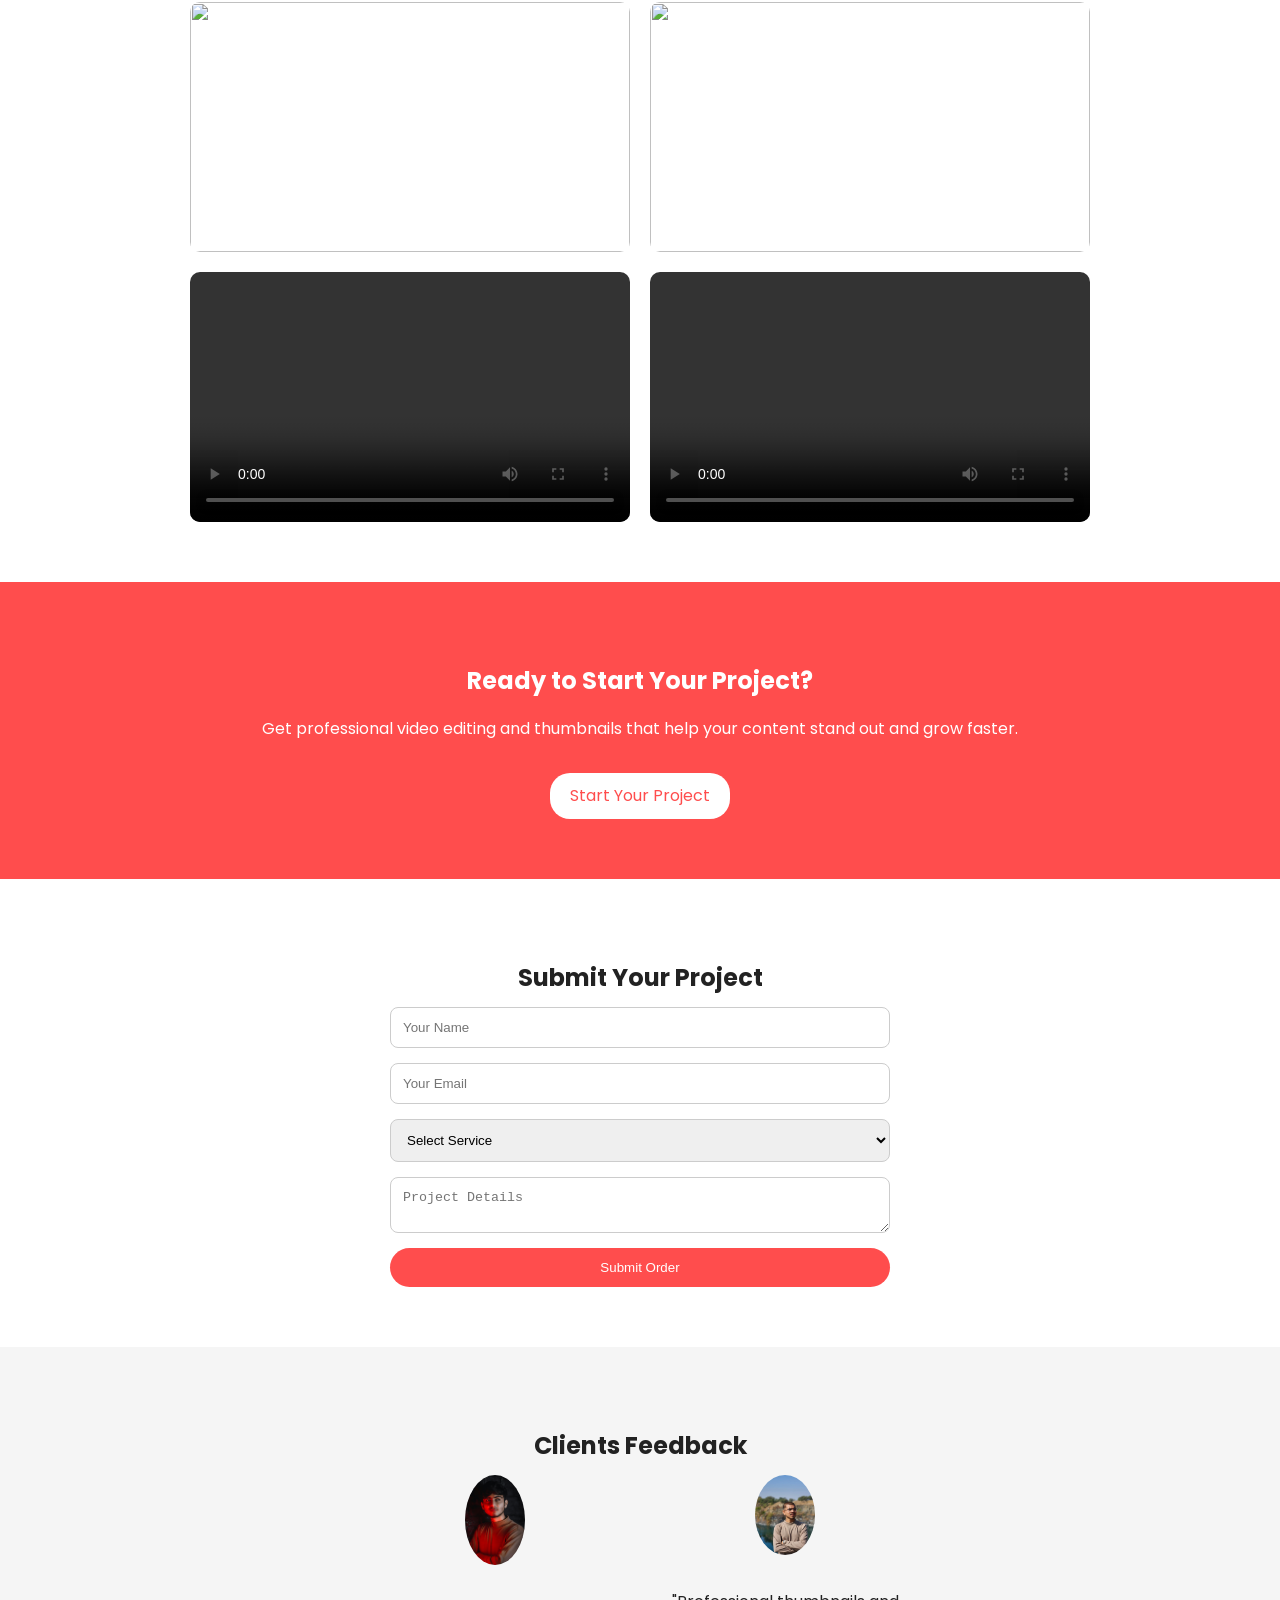
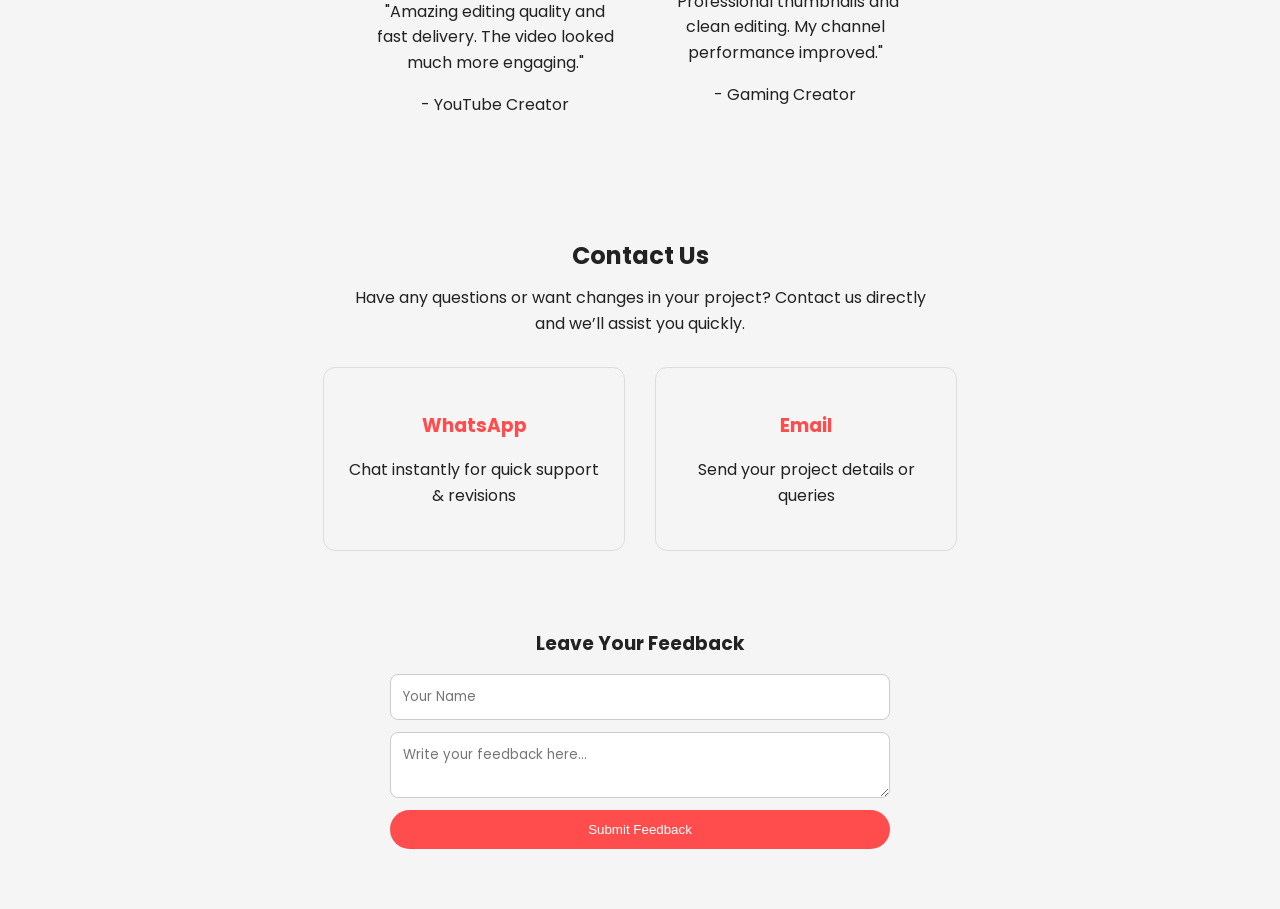
==== commit b94a51c4: "Add files via upload Initial website upload" ====
--- a/index.html
+++ b/index.html
@@ -48,11 +48,9 @@
 
 <p>
 Mehai Lancers is a creative freelancing agency offering professional
-video editing and thumbnail design for YouTube creators. Our goal is
-to help content creators improve audience retention, video quality
-and engagement through smooth editing and visually attractive
-thumbnails. We focus on delivering high quality edits that help
-channels grow faster and stand out in a competitive platform.
+video editing and thumbnail design for YouTube creators.
+We help improve video quality, engagement and audience retention
+through smooth editing, engaging visuals and high-CTR thumbnails.
 </p>
 
 </div>
@@ -71,17 +69,15 @@
 <div class="card">
 <img src="service1.jpg">
 <h3>Video Editing</h3>
-<p>Professional YouTube video editing with smooth cuts, effects
-and engaging pacing that keeps viewers watching longer.</p>
-<p class="price-range">Price Range: ₹299 – ₹1299</p>
+<p>Professional YouTube video editing</p>
+<p class="price-range">₹299 – ₹1299</p>
 </div>
 
 <div class="card">
 <img src="service2.jpg">
 <h3>Thumbnail Design</h3>
-<p>High CTR YouTube thumbnails designed to attract clicks
-and increase the performance of your videos.</p>
-<p class="price-range">Price Range: ₹99 – ₹299</p>
+<p>High CTR YouTube thumbnails</p>
+<p class="price-range">Starting ₹199</p>
 </div>
 
 </div>
@@ -110,51 +106,158 @@
 
 </section>
 
-<!-- SUBMIT PROJECT (GOOGLE FORM EMBED) -->
-
+<!-- CTA -->
+<section class="cta">
+
+<h2>Ready to Start Your Project?</h2>
+
+<p>
+Get professional video editing and thumbnails that help
+your content stand out and grow faster.
+</p>
+
+<a href="#order" class="btn">Start Your Project</a>
+
+</section>
+
+<!-- ORDER FORM -->
+<section class="contact" id="order">
+
+<h2>Submit Your Project</h2>
+
+<form action="https://formsubmit.co/mehailancers@gmail.com" method="POST">
+
+<input type="text" name="name" placeholder="Your Name" required>
+
+<input type="email" name="email" placeholder="Your Email" required>
+
+<select name="service" id="service-select" required>
+
+<option value="">Select Service</option>
+<option value="video">Video Editing</option>
+<option value="thumbnail">Thumbnail Design</option>
+
+</select>
+
+<div id="video-duration" style="display:none;">
+
+<select name="duration">
+
+<option value="">Select Video Length</option>
+<option>Short (0-60 sec)</option>
+<option>Medium (1-5 min)</option>
+<option>Long (5-10 min)</option>
+
+</select>
+
+</div>
+
+<textarea name="details" placeholder="Project Details"></textarea>
+
+<button type="submit">Submit Order</button>
+
+</form>
+
+</section>
+
+<script>
+
+const serviceSelect = document.getElementById("service-select");
+const durationField = document.getElementById("video-duration");
+
+serviceSelect.addEventListener("change", function(){
+
+if(this.value === "video"){
+durationField.style.display = "block";
+}
+else{
+durationField.style.display = "none";
+}
+
+});
+
+</script>
+
+</body>
+</html>
+
+<!-- TESTIMONIALS -->
+<section class="testimonials">
+
+<h2>Clients Feedback</h2>
+
+<div class="testimonial-grid">
+
+<div class="testimonial">
+
+<img src="client1.jpg">
+
+<p>
+"Amazing editing quality and fast delivery.
+The video looked much more engaging."
+</p>
+
+<span>- YouTube Creator</span>
+
+</div>
+
+<div class="testimonial">
+
+<img src="client2.jpg">
+
+<p>
+"Professional thumbnails and clean editing.
+My channel performance improved."
+</p>
+
+<span>- Gaming Creator</span>
+
+</div>
+
+</div>
+
+<!-- CONTACT -->
 <section class="contact" id="contact">
 
-<h2>Submit Your Project</h2>
-
-<p>
-Fill the form below to submit your project. Upload your files and
-we will review your request and contact you soon.
-</p>
-
-<div class="form-container">
-
-<iframe
-src="https://docs.google.com/forms/d/e/1FAIpQLSfgjZ7AcdKIyDXe_oUYjOafXw0f6kxNwuz3SDB6adqzDgjdoA/viewform?embedded=true
-width="100%"
-height="900"
-frameborder="0"
-marginheight="0"
-marginwidth="0">
-Loading…
-</iframe>
-  
-<br><br>
-
-  <form action="payment.html">
-<button type="submit">Submit Project</button>
-  </form>
-  
-</div>
-  
-</section>
-
-<!-- TESTIMONIALS -->
-
-<section class="testimonials">
-
-<h2>Clients Feedback</h2>
-
-<div class="testimonial-grid">
-
-<div class="testimonial">
-
-<img src="client1.jpg">
-
-<p>
-Amazing editing quality and very professional work.
-The final video looked smooth
+<h2>Contact Us</h2>
+
+<p style="text-align:center;max-width:600px;margin:auto;">
+Have any questions or want changes in your project?
+Contact us directly and we’ll assist you quickly.
+</p>
+
+<div class="contact-options">
+
+<a href="https://wa.me/919602648007" class="contact-card">
+<h3>WhatsApp</h3>
+<p>Chat instantly for quick support & revisions</p>
+</a>
+
+<a href="mailto:mehailancers@gmail.com" class="contact-card">
+<h3>Email</h3>
+<p>Send your project details or queries</p>
+</a>
+
+</div>
+
+</section>
+
+<!-- CLIENT FEEDBACK FORM -->
+
+<div class="feedback-form">
+
+<h3>Leave Your Feedback</h3>
+
+<form action="https://formsubmit.co/mehailancers@gmail.com" method="POST">
+
+<input type="text" name="name" placeholder="Your Name" required>
+
+<textarea name="message" placeholder="Write your feedback here..." required></textarea>
+
+<button type="submit">Submit Feedback</button>
+
+</form>
+
+</div>
+
+</section>
--- a/style.css
+++ b/style.css
@@ -8,13 +8,12 @@
 line-height:1.6;
 }
 
+h1,h2,h3{
+margin-bottom:10px;
+}
+
 section{
 padding:60px 20px;
-}
-
-h1,h2,h3{
-margin-bottom:10px;
-text-align:center;
 }
 
 /* HERO */
@@ -88,17 +87,20 @@
 }
 
 .card{
-max-width:260px;
+text-align:center;
 }
 
 .card img{
-width:100%;
+width:220px;
 border-radius:10px;
 }
 
+/* SERVICE PRICE RANGE */
+
 .price-range{
+color:#ff4d4d;
 font-weight:600;
-color:#ff4d4d;
+margin-top:6px;
 }
 
 /* PORTFOLIO */
@@ -123,21 +125,19 @@
 border-radius:10px;
 }
 
-/* CONTACT */
-
-.contact{
-text-align:center;
-}
-
-.form-container{
-max-width:900px;
-margin:auto;
-margin-top:30px;
-}
-
-iframe{
-border:none;
-width:100%;
+/* CTA */
+
+.cta{
+background:#ff4d4d;
+color:white;
+text-align:center;
+padding:60px 20px;
+}
+
+.cta .btn{
+background:white;
+color:#ff4d4d;
+margin-top:15px;
 }
 
 /* TESTIMONIALS */
@@ -152,7 +152,7 @@
 justify-content:center;
 gap:40px;
 flex-wrap:wrap;
-margin-top:40px;
+margin-bottom:40px;
 }
 
 .testimonial{
@@ -165,20 +165,89 @@
 margin-bottom:10px;
 }
 
-/* MOBILE */
+/* FEEDBACK FORM */
+
+.feedback-form{
+max-width:500px;
+margin:auto;
+}
+
+.feedback-form form{
+display:flex;
+flex-direction:column;
+gap:12px;
+margin-top:15px;
+}
+
+.feedback-form input,
+.feedback-form textarea{
+padding:12px;
+border-radius:8px;
+border:1px solid #ccc;
+font-family:Poppins;
+}
+
+.feedback-form button{
+padding:12px;
+background:#ff4d4d;
+color:white;
+border:none;
+border-radius:20px;
+cursor:pointer;
+}
+
+/* ORDER FORM */
+
+.contact{
+text-align:center;
+}
+
+form{
+max-width:500px;
+margin:auto;
+display:flex;
+flex-direction:column;
+gap:15px;
+}
+
+input,select,textarea{
+padding:12px;
+border-radius:8px;
+border:1px solid #ccc;
+}
+
+button{
+padding:12px;
+background:#ff4d4d;
+color:white;
+border:none;
+border-radius:20px;
+cursor:pointer;
+}
+
+#video-duration{
+margin-top:10px;
+}
+
+/* MOBILE RESPONSIVE */
 
 @media(max-width:768px){
 
 .about-container{
 flex-direction:column;
 text-align:center;
+}
+
+.service-grid{
+flex-direction:column;
+align-items:center;
 }
 
 .portfolio-grid{
 grid-template-columns:1fr;
 }
 
-.service-grid{
+.testimonial-grid{
 flex-direction:column;
 align-items:center;
 }
@@ -187,4 +256,39 @@
 min-height:50vh;
 }
 
+}
+
+/* CONTACT SECTION */
+
+.contact{
+text-align:center;
+padding:60px 20px;
+}
+
+.contact-options{
+display:flex;
+justify-content:center;
+gap:30px;
+flex-wrap:wrap;
+margin-top:30px;
+}
+
+.contact-card{
+border:1px solid #ddd;
+border-radius:12px;
+padding:25px;
+width:250px;
+text-decoration:none;
+color:#222;
+transition:0.3s;
+}
+
+.contact-card:hover{
+transform:translateY(-5px);
+box-shadow:0 5px 15px rgba(0,0,0,0.1);
+}
+
+.contact-card h3{
+margin-bottom:10px;
+color:#ff4d4d;
 }
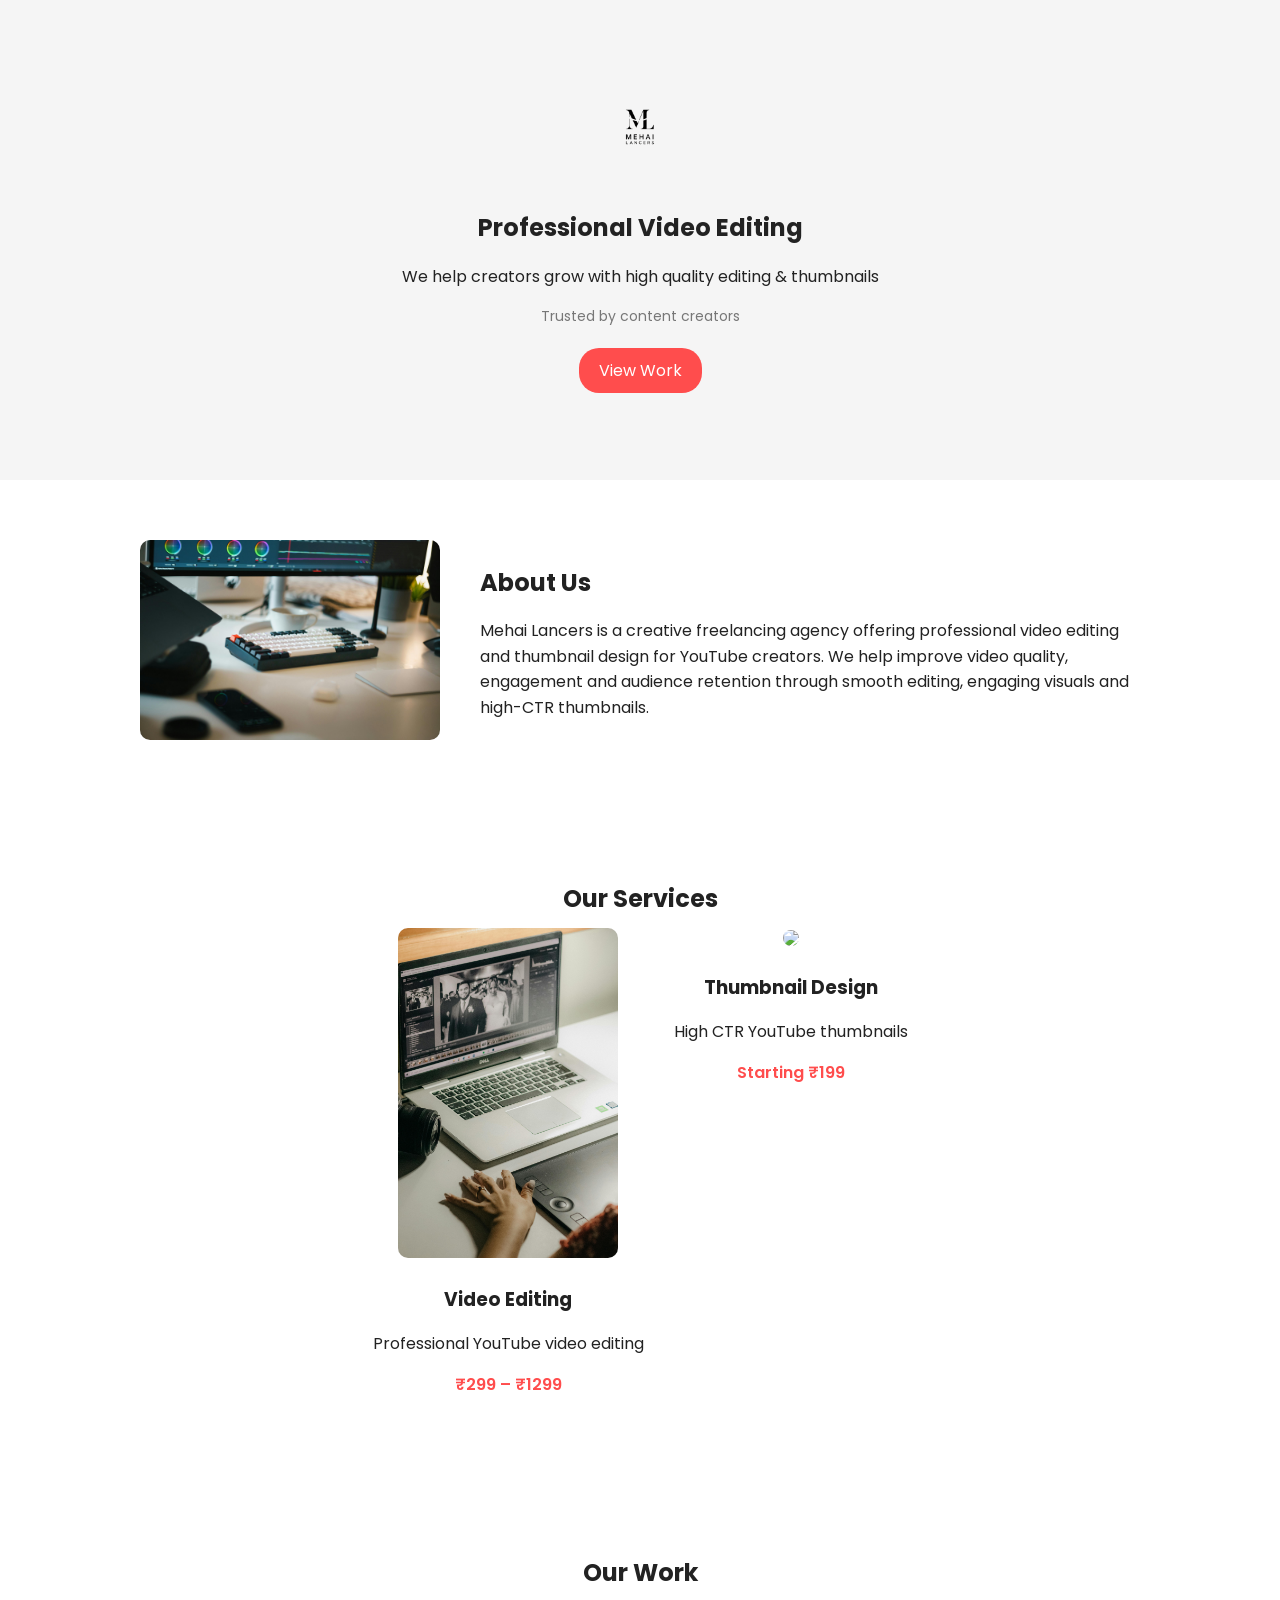
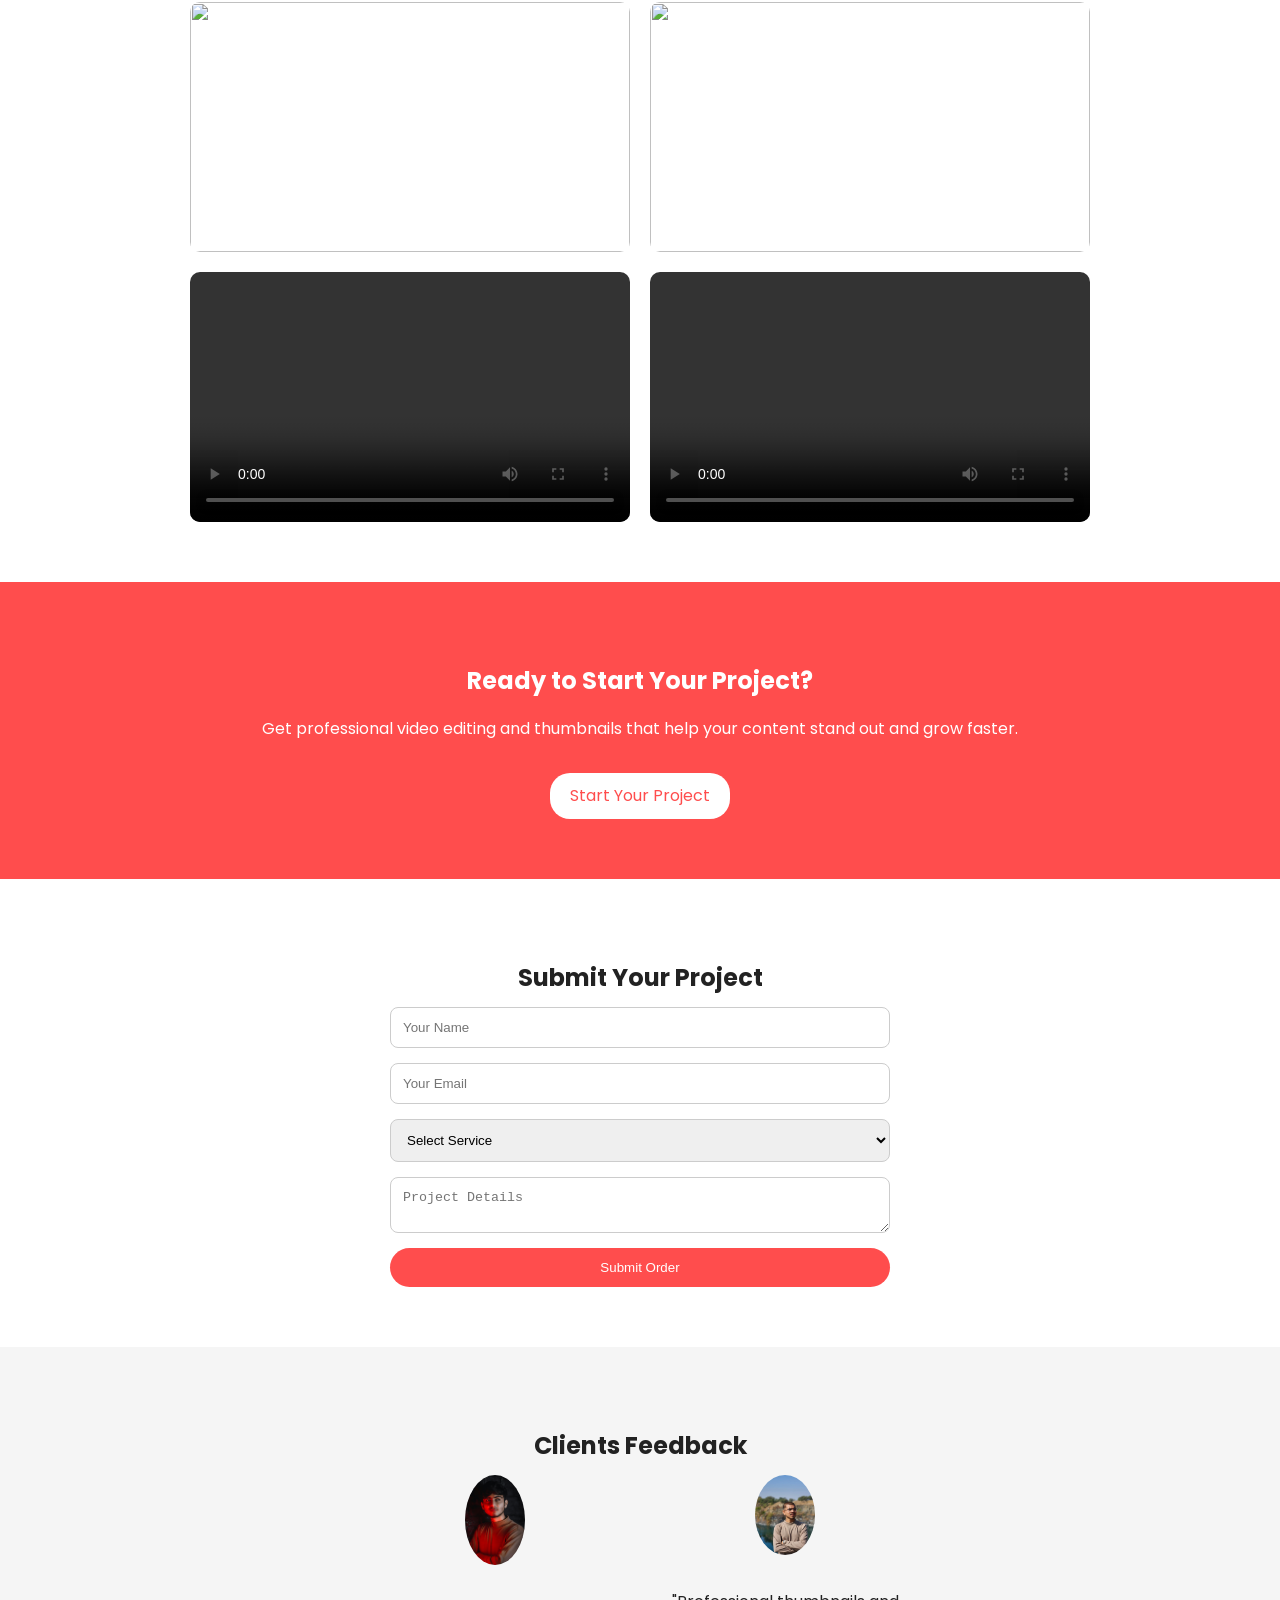
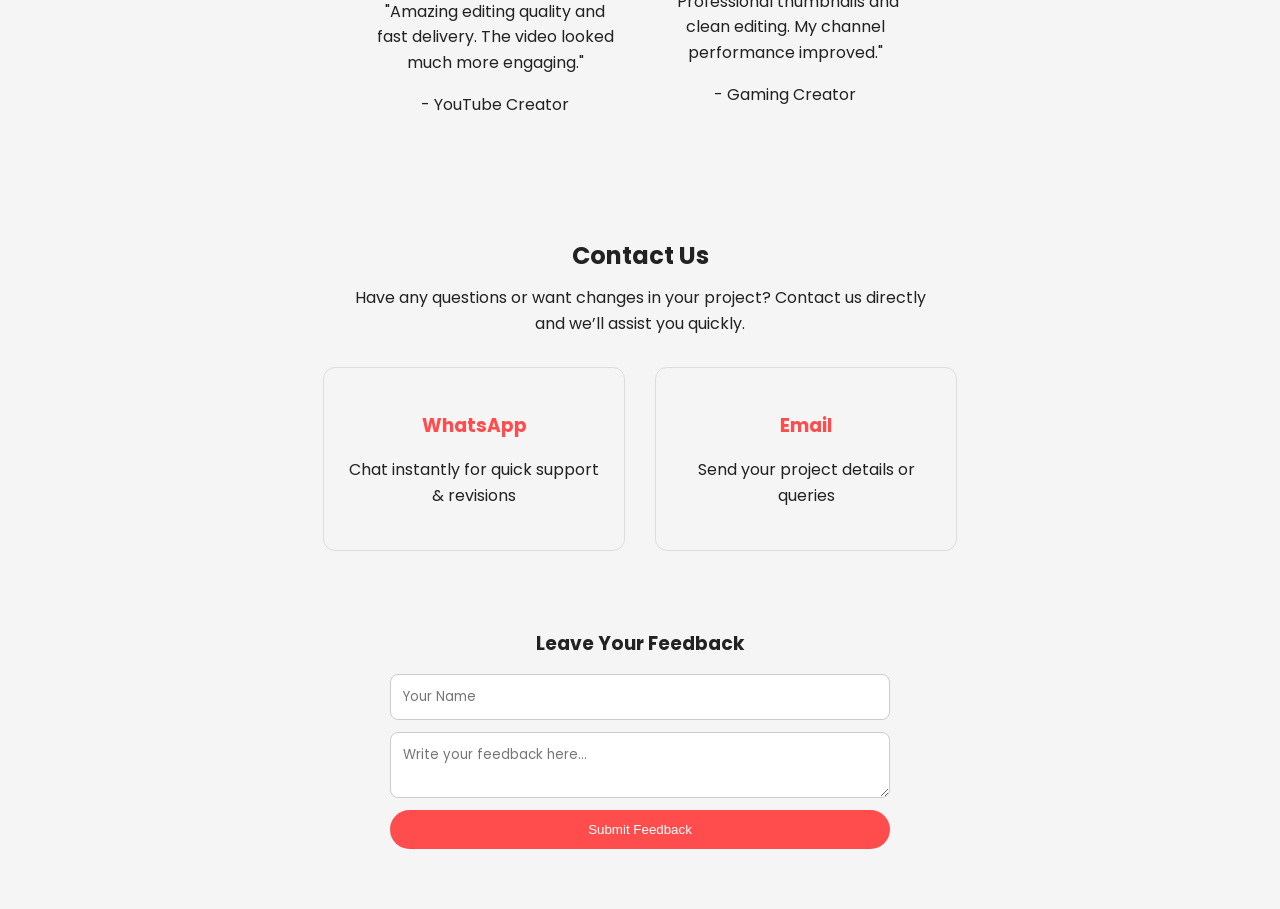
==== commit 2512253b: "Fix logo image filename case in index.html Updated logo image filename to match case sensitivity." ====
--- a/index.html
+++ b/index.html
@@ -21,7 +21,7 @@
 
 <div class="hero-content">
 
-<img src="logo.png" class="logo">
+<img src="Logo.png" class="logo">
 
 <h1>Professional Video Editing</h1>
 
@@ -126,6 +126,8 @@
 <h2>Submit Your Project</h2>
 
 <form action="https://formsubmit.co/mehailancers@gmail.com" method="POST">
+
+<input type="hidden" name="_subject" value="New Project Order">
 
 <input type="text" name="name" placeholder="Your Name" required>
 
@@ -250,6 +252,8 @@
 
 <form action="https://formsubmit.co/mehailancers@gmail.com" method="POST">
 
+<input type="hidden" name="_subject" value="New Client Feedback">
+
 <input type="text" name="name" placeholder="Your Name" required>
 
 <textarea name="message" placeholder="Write your feedback here..." required></textarea>
@@ -260,4 +264,4 @@
 
 </div>
 
-</section>+</section>
